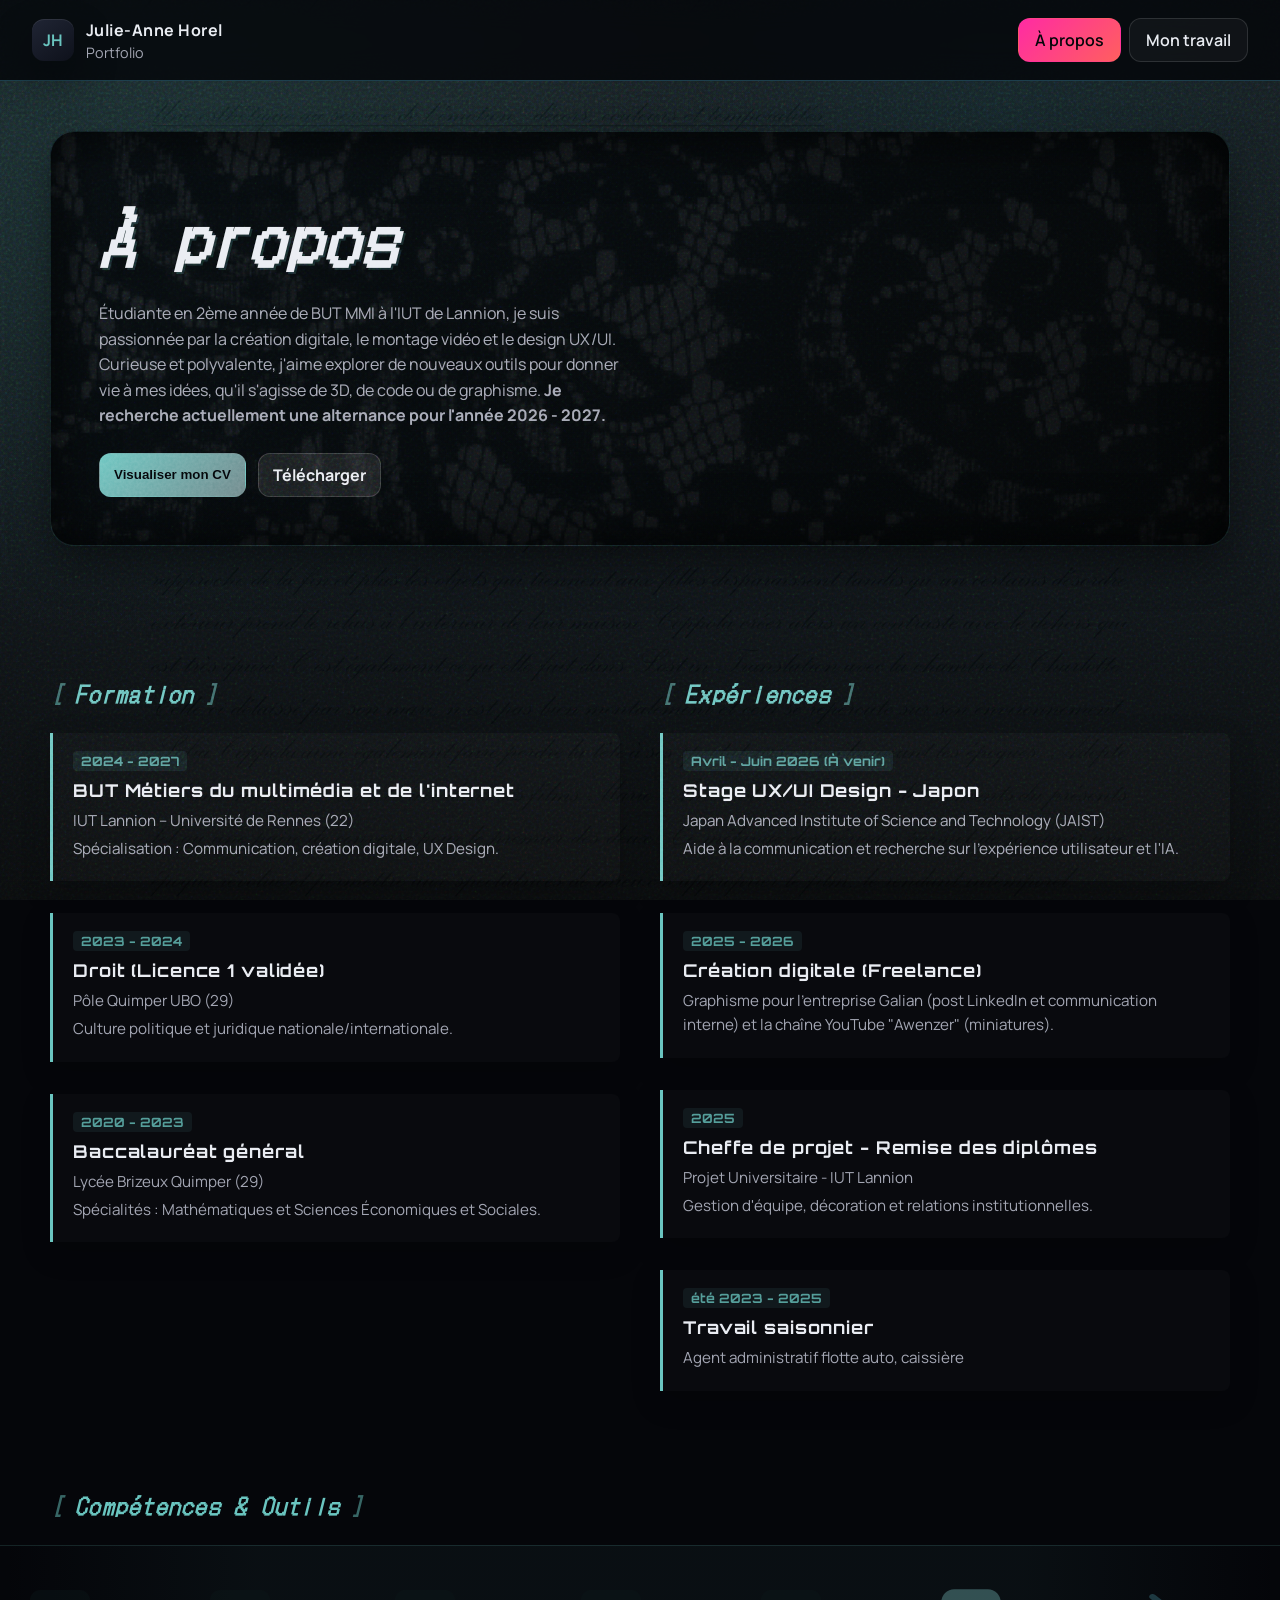
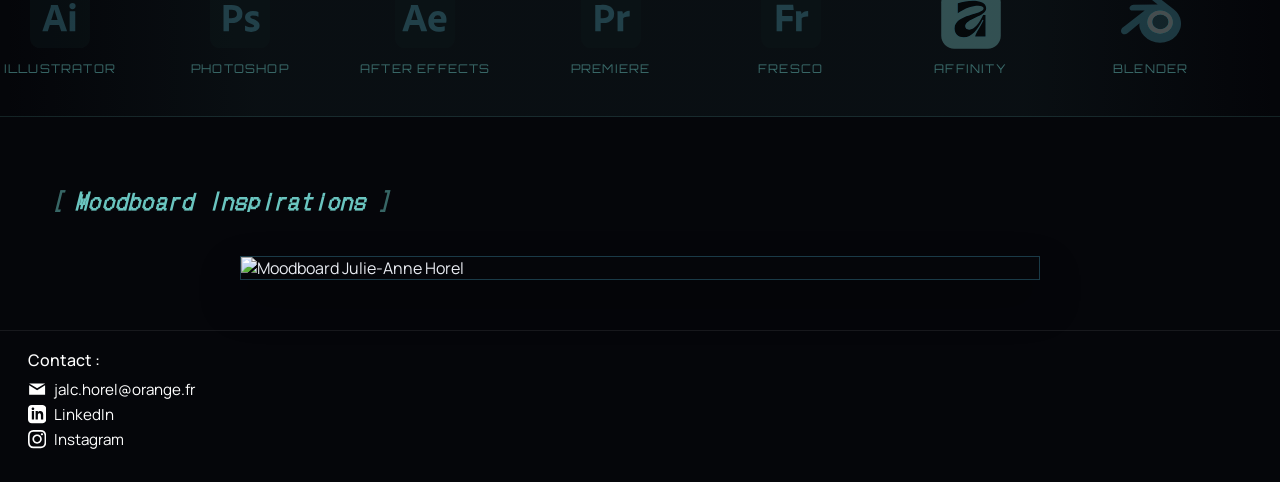
==== Apropos.html @ a595d8bb "réparer erreur" ====
<!DOCTYPE html>
<html lang="fr">

<head>
  <meta charset="UTF-8">
  <meta name="viewport" content="width=device-width, initial-scale=1.0">
  <title>À propos – Julie-Anne Horel</title>
  <link rel="preconnect" href="https://fonts.googleapis.com">
  <link rel="preconnect" href="https://fonts.gstatic.com" crossorigin>
  <link
    href="https://fonts.googleapis.com/css2?family=Orbitron:wght@400;600;700&family=DotGothic16&family=Manrope:wght@400;500;600;700&display=swap"
    rel="stylesheet">
  <link rel="stylesheet" href="style.css">
  <link rel="stylesheet" href="apropos.css">
</head>

<body>
  <div class="crt-overlay" aria-hidden="true"></div>
  <header class="hud">
    <a class="brand" href="index.html" aria-label="Accueil">
      <div class="brand__logo">JH</div>
      <div>
        <h1 class="brand__title" style="font-size: 1rem; margin:0;">Julie-Anne Horel</h1>
        <p class="brand__subtitle">Portfolio</p>
      </div>
    </a>
    <nav class="nav" aria-label="Navigation principale">
      <a class="nav__link nav__link--alert" href="Apropos.html">À propos</a>
      <a class="nav__link" href="travaux.html">Mon travail</a>
    </nav>
  </header>

  <main>
    <section class="hero">
      <div class="hero__meta">
        <h1>À propos</h1>
        <p class="lede">
          Étudiante en 2ème année de BUT MMI à l'IUT de Lannion, je suis passionnée par la création digitale, le montage
          vidéo et le design UX/UI.
          Curieuse et polyvalente, j'aime explorer de nouveaux outils pour donner vie à mes idées, qu'il s'agisse de 3D,
          de code ou de graphisme.
          <strong>Je recherche actuellement une alternance pour l'année 2026 - 2027.</strong>
        </p>
        <div style="margin-top: 24px; display: flex; gap: 12px;">
          <button class="btn solid" id="view-cv">Visualiser mon CV</button>
          <a href="img/cv.png" download class="btn ghost">Télécharger</a>
        </div>
      </div>
    </section>

    <div class="about-grid">
      <section>
        <h2 class="section-title">Formation</h2>
        <div class="info-item">
          <span class="date">2024 - 2027</span>
          <h3>BUT Métiers du multimédia et de l'internet</h3>
          <p>IUT Lannion – Université de Rennes (22)</p>
          <p>Spécialisation : Communication, création digitale, UX Design.</p>
        </div>
        <div class="info-item">
          <span class="date">2023 - 2024</span>
          <h3>Droit (Licence 1 validée)</h3>
          <p>Pôle Quimper UBO (29)</p>
          <p>Culture politique et juridique nationale/internationale.</p>
        </div>
        <div class="info-item">
          <span class="date">2020 - 2023</span>
          <h3>Baccalauréat général</h3>
          <p>Lycée Brizeux Quimper (29)</p>
          <p>Spécialités : Mathématiques et Sciences Économiques et Sociales.</p>
        </div>
      </section>

      <section>
        <h2 class="section-title">Expériences</h2>
        <div class="info-item">
          <span class="date">Avril - Juin 2026 (À venir)</span>
          <h3>Stage UX/UI Design - Japon</h3>
          <p>Japan Advanced Institute of Science and Technology (JAIST)</p>
          <p>Aide à la communication et recherche sur l'expérience utilisateur et l'IA.</p>
        </div>
        <div class="info-item">
          <span class="date">2025 - 2026</span>
          <h3>Création digitale (Freelance)</h3>
          <p>Graphisme pour l'entreprise Galian (post LinkedIn et communication interne) et la chaîne YouTube "Awenzer"
            (miniatures).</p>
        </div>
        <div class="info-item">
          <span class="date">2025</span>
          <h3>Cheffe de projet - Remise des diplômes</h3>
          <p>Projet Universitaire - IUT Lannion</p>
          <p>Gestion d'équipe, décoration et relations institutionnelles.</p>
        </div>
        <div class="info-item">
          <span class="date">été 2023 - 2025</span>
          <h3>Travail saisonnier</h3>
          <p>Agent administratif flotte auto, caissière</p>
        </div>
      </section>
    </div>

    <section>
      <h2 class="section-title">Compétences & Outils</h2>
      <div class="marquee-container">
        <div class="marquee-content">
          <div class="marquee-item">
            <svg xmlns="http://www.w3.org/2000/svg" viewBox="0 0 511.45 498.66">
              <defs>
                <style>
                  .a {
                    fill: #300;
                  }

                  .b {
                    fill: #ff9a00;
                  }
                </style>
              </defs>
              <title>adobe-illustrator</title>
              <rect class="a" width="511.45" height="498.66" rx="90.57" />
              <path class="b"
                d="M247.84,299.26H168.58l-16.12,50.09a4,4,0,0,1-4.12,3.09H108.2q-3.44,0-2.4-3.78L174.42,151q1-3.09,2.06-7a74.51,74.51,0,0,0,1.37-13.9,2.11,2.11,0,0,1,1.8-2.4,2,2,0,0,1,.6,0H234.8c1.6,0,2.51.57,2.75,1.71L315.43,349c.69,2.28,0,3.43-2.06,3.43h-44.6a3.17,3.17,0,0,1-3.43-2.4ZM180.94,256h54.2q-2.05-6.87-4.8-15.44t-5.83-18.36l-6.18-19.55q-3.09-9.78-5.66-18.88T208,167.17h-.34a276.76,276.76,0,0,1-7.21,27.44q-4.8,15.45-9.78,31.57T180.94,256Z" />
              <path class="b"
                d="M361.74,164.08a24.9,24.9,0,0,1-18.87-7.55,27.12,27.12,0,0,1-7.2-19.56,25.17,25.17,0,0,1,7.72-19,26.52,26.52,0,0,1,19-7.38q12.35,0,19.38,7.38a26.52,26.52,0,0,1,7,19,26.78,26.78,0,0,1-7.38,19.56A26.32,26.32,0,0,1,361.74,164.08ZM338.07,349V185c0-2.06.91-3.09,2.74-3.09H383c1.82,0,2.74,1,2.74,3.09V349c0,2.28-.91,3.43-2.74,3.43H341.16C339.1,352.44,338.07,351.29,338.07,349Z" />
            </svg>
            <span>Illustrator</span>
          </div>
          <div class="marquee-item">
            <svg xmlns="http://www.w3.org/2000/svg" viewBox="0 0 511.76 498.97">
              <defs>
                <style>
                  .a {
                    fill: #001e36;
                  }

                  .b {
                    fill: #31a8ff;
                  }
                </style>
              </defs>
              <title>adobe-photoshop</title>
              <rect class="a" width="511.76" height="498.97" rx="90.62" />
              <path class="b"
                d="M115.24,349.91V130.53c0-1.59.68-2.4,2.06-2.4,3.65,0,7,0,12-.17s10.47-.23,16.31-.34l18.54-.35q9.78-.17,19.39-.17,26.09,0,44,6.52a76.4,76.4,0,0,1,28.66,17.51,67.06,67.06,0,0,1,15.62,24.21A80.31,80.31,0,0,1,276.61,203q0,27.48-12.7,45.32a71.82,71.82,0,0,1-34.33,25.92c-14.42,5.38-30.45,7.2-48.07,7.2-5,0-8.58-.05-10.64-.17s-5.15-.17-9.27-.17v68.49a2.72,2.72,0,0,1-2.32,3.09,2.49,2.49,0,0,1-.77,0H117.64C116,352.65,115.24,351.74,115.24,349.91ZM161.6,169.33v71.55q4.46.35,8.24.34h11.33a80.56,80.56,0,0,0,24.55-3.92A37,37,0,0,0,223.23,226q6.69-7.89,6.69-22a34.74,34.74,0,0,0-5-18.88A32,32,0,0,0,210,172.93,63.68,63.68,0,0,0,185,168.64q-8.25,0-14.59.17t-8.76.52Z" />
              <path class="b"
                d="M409.35,227.87a80,80,0,0,0-20.43-7.21,108.28,108.28,0,0,0-23.86-2.75,44.38,44.38,0,0,0-12.87,1.55,11.55,11.55,0,0,0-6.7,4.29,10.79,10.79,0,0,0-1.71,5.84,9.08,9.08,0,0,0,2.06,5.49,23.25,23.25,0,0,0,7.21,5.66,141.8,141.8,0,0,0,15.1,7,150,150,0,0,1,32.79,15.62,50,50,0,0,1,16.82,17.68,47.17,47.17,0,0,1,5,22,49.41,49.41,0,0,1-8.24,28.33,54.23,54.23,0,0,1-23.86,19.05Q375,357.3,352,357.3a140.51,140.51,0,0,1-29-2.75,92.44,92.44,0,0,1-21.8-6.87,4.44,4.44,0,0,1-2.41-4.12V306.49a2,2,0,0,1,.86-1.89,1.66,1.66,0,0,1,1.89.17A91.62,91.62,0,0,0,328,315.24a108.66,108.66,0,0,0,25.07,3.26q12,0,17.68-3.09a9.7,9.7,0,0,0,5.66-8.92q0-4.47-5.15-8.59T350.3,288a126.06,126.06,0,0,1-30.38-15.45,52.42,52.42,0,0,1-16.14-18,47.35,47.35,0,0,1-5-21.8A49.21,49.21,0,0,1,306,206.93a52.37,52.37,0,0,1,22.32-19.57q15.1-7.55,37.76-7.55a167.13,167.13,0,0,1,26.44,1.88,69.58,69.58,0,0,1,18.4,5,3.13,3.13,0,0,1,2.06,1.89,9.31,9.31,0,0,1,.34,2.57v34.68a2.3,2.3,0,0,1-1,2.06A3.33,3.33,0,0,1,409.35,227.87Z" />
            </svg>
            <span>Photoshop</span>
          </div>
          <div class="marquee-item">
            <svg xmlns="http://www.w3.org/2000/svg" viewBox="0 0 512.47 499.66">
              <defs>
                <style>
                  .a {
                    fill: #00005b;
                  }

                  .b {
                    fill: #99f;
                  }
                </style>
              </defs>
              <title>adobe-after-effects</title>
              <rect class="a" width="512.47" height="499.66" rx="90.75" />
              <path class="b"
                d="M205.88,298.94H126.46L110.3,349.23a4,4,0,0,1-4.12,3.1H66c-2.29,0-3.09-1.27-2.4-3.79l68.76-197.2c.68-2.06,1.37-4.08,2.06-6.71a73.17,73.17,0,0,0,1.37-13.93,2.13,2.13,0,0,1,1.81-2.4,2,2,0,0,1,.6,0h54.66c1.6,0,2.52.57,2.75,1.72l78,218.87q1,3.44-2.06,3.44H226.85a3.19,3.19,0,0,1-3.44-2.41Zm-67-42.4h54.32q-2.07-6.87-4.82-15.47t-5.84-18.39l-6.19-19.6q-3.09-9.79-5.67-18.91T166,167.5h-.35a274.49,274.49,0,0,1-7.22,27.5q-4.81,15.48-9.8,31.63T138.84,256.54Z" />
              <path class="b"
                d="M400.12,279.37H332.39a48.27,48.27,0,0,0,6.53,18.94,35.4,35.4,0,0,0,15.64,12.89,65.36,65.36,0,0,0,27.34,5.36,123.33,123.33,0,0,0,22.17-2.44,81.58,81.58,0,0,0,19.06-5q1.72-1.36,1.72,1.72v32.66a4.15,4.15,0,0,1-2.06,4.13,87.51,87.51,0,0,1-21.3,6.34,150.47,150.47,0,0,1-30.25,2.58q-24.42,0-40.91-7.56a73,73,0,0,1-26.82-20.28,79.6,79.6,0,0,1-14.78-28,110.41,110.41,0,0,1-4.47-31.12,108.47,108.47,0,0,1,5.33-33.86,88.5,88.5,0,0,1,16-29.22,76.76,76.76,0,0,1,25.79-20.28c10.08-4.93,22-6.7,35.75-6.7a77.73,77.73,0,0,1,33.18,6.54,58.37,58.37,0,0,1,22.51,17,78,78,0,0,1,12.72,24.24,86.45,86.45,0,0,1,4.13,26.13q0,7.56-.52,13.75c-.34,4.12-.63,7.1-.85,8.94a3.13,3.13,0,0,1-3.1,2.75q-2.06,0-7.05.51c-3.32.35-7.45.57-12.37.69S405.62,279.37,400.12,279.37Zm-67.73-31.32h45q8.25,0,12.2-.17a12.13,12.13,0,0,0,5-1.65v-2.07a27.6,27.6,0,0,0-1.38-7.9,28.08,28.08,0,0,0-27.85-19.6A29.88,29.88,0,0,0,337,232.82,49.88,49.88,0,0,0,332.39,248.05Z" />
            </svg>
            <span>After Effects</span>
          </div>
          <div class="marquee-item">
            <svg xmlns="http://www.w3.org/2000/svg" viewBox="0 0 512.84 500.01">
              <defs>
                <style>
                  .a {
                    fill: #00005b;
                  }

                  .b {
                    fill: #99f;
                  }
                </style>
              </defs>
              <title>adobe-premiere-pro</title>
              <path class="a"
                d="M90.81,0H422a90.74,90.74,0,0,1,90.82,90.81V409.2A90.73,90.73,0,0,1,422,500H90.81A90.73,90.73,0,0,1,0,409.2V90.81A90.74,90.74,0,0,1,90.81,0Z" />
              <path class="b"
                d="M121.8,350.65V130.77c0-1.49.64-2.35,2.14-2.35,3.63,0,7.05,0,12-.21,5.13-.21,10.47-.21,16.24-.43s12-.21,18.59-.43,13-.21,19.45-.21c17.52,0,32,2.14,44,6.62a76.35,76.35,0,0,1,28.64,17.53,67.94,67.94,0,0,1,15.6,24.36,81.86,81.86,0,0,1,4.91,27.77q0,27.57-12.82,45.52A73.2,73.2,0,0,1,236.12,275c-14.53,5.34-30.56,7.26-48.08,7.26-5.13,0-8.55,0-10.68-.21s-5.13-.21-9.19-.21v68.59a2.66,2.66,0,0,1-2.35,3H124.36C122.65,353.43,121.8,352.57,121.8,350.65Zm46.58-181v71.8c3,.21,5.77.43,8.33.43H188A79.61,79.61,0,0,0,212.61,238a36.71,36.71,0,0,0,17.52-11.32c4.49-5.35,6.63-12.61,6.63-22a35.19,35.19,0,0,0-4.92-19,31,31,0,0,0-15-12.18,62.55,62.55,0,0,0-25.22-4.27c-5.55,0-10.47,0-14.53.21a49.8,49.8,0,0,0-8.76.21Z" />
              <path class="b"
                d="M313.26,182.06h37.39a4.8,4.8,0,0,1,4.49,3.42,21.39,21.39,0,0,1,1.28,5.34c.43,2.13.86,4.48,1.07,6.62.21,2.35.43,4.92.43,7.69a79.63,79.63,0,0,1,22.86-18.37,66.17,66.17,0,0,1,32.48-8.34,2.66,2.66,0,0,1,3,2.35V223.3c0,1.71-1.07,2.35-3.42,2.35a92.62,92.62,0,0,0-23.08,2.13,88.75,88.75,0,0,0-17.94,5.77,33.3,33.3,0,0,0-10.9,7.91v109c0,2.13-.86,3-2.78,3H316a3,3,0,0,1-3.41-2.57V231.63c0-5.13,0-10.47-.22-16s-.21-11.11-.43-16.66c0-4.92-.42-9.62-.85-14.53a2,2,0,0,1,1.5-2.35c0-.22.42-.22.64,0Z" />
            </svg> <span>Premiere</span>
          </div>
          <div class="marquee-item">
            <svg xmlns="http://www.w3.org/2000/svg" viewBox="0 0 511.45 498.66">
              <defs>
                <style>
                  .a {
                    fill: #001e36;
                  }

                  .b {
                    fill: #31a8ff;
                  }
                </style>
              </defs>
              <title>adobe-fresco</title>
              <rect class="a" width="511.45" height="498.66" rx="90.57" />
              <path class="b"
                d="M180.42,265.63v84.06a2.43,2.43,0,0,1-2.06,2.75,2.66,2.66,0,0,1-.69,0h-42.2a2.21,2.21,0,0,1-1.88-.69,4.11,4.11,0,0,1-.52-2.4V130.11q0-4.8,2.4-4.8H271.34a4.11,4.11,0,0,1,2.4.51c.46.35.8,1.89,1,4.63l3.77,37.4a1.75,1.75,0,0,1-.51,1.89,3,3,0,0,1-2.23.86H180.42v52.15h85.77q3.09,0,3.09,2.4v37.74a2.42,2.42,0,0,1-2.06,2.74,2,2,0,0,1-.69,0Z" />
              <path class="b"
                d="M299.47,181.92h37.4a4.67,4.67,0,0,1,4.46,3.43,16.41,16.41,0,0,1,1.72,4.8,56,56,0,0,1,1,6.69c.22,2.4.34,5,.34,7.72a80,80,0,0,1,22.81-18.35A64.13,64.13,0,0,1,399,178.49a2.72,2.72,0,0,1,3.09,2.31,2.55,2.55,0,0,1,0,.78v41.51c0,1.6-1.15,2.4-3.43,2.4a86.71,86.71,0,0,0-40.32,7.21,36.31,36.31,0,0,0-11.49,7.89V349.35c0,2.06-.91,3.09-2.74,3.09H302.56a3,3,0,0,1-3.43-2.57,3.1,3.1,0,0,1,0-.86V231q0-7.54-.17-15.95t-.52-16.64a108.62,108.62,0,0,0-1.37-14.07,2,2,0,0,1,1.42-2.4,1.81,1.81,0,0,1,1,0Z" />
            </svg>
            <span>Fresco</span>
          </div>
          <div class="marquee-item">
            <svg viewBox="0 0 512 512" xmlns="http://www.w3.org/2000/svg" fill-rule="evenodd" clip-rule="evenodd"
              stroke-linejoin="round" stroke-miterlimit="2">
              <path
                d="M510 113.76v284.48C510 459.922 459.921 510 398.24 510H113.76C52.078 510 2 459.922 2 398.24V113.76C2 52.079 52.078 2 113.76 2h284.48C459.921 2 510 52.079 510 113.76z"
                fill="#a7f175" />
              <path
                d="M240.452 347.541c-20.696 0-33.871-12.624-33.871-28.663 0-68.57 179.287-82.28 179.287-155.108 0-44.426-51.168-63.569-116.478-63.569-39.735 0-84.66 7.399-126.377 20.626v86.867c61.481-45.029 129.792-64.309 173.803-64.309 27.662 0 46.443 7.76 46.443 21.678 0 57.308-247.287 48.219-247.287 172.061 0 47.478 32.456 74.675 78.123 74.675 69.07 0 121.307-67.5 160.386-149.78l7.916 2.845c-20.592 50.289-63.171 105.424-71.484 140.864h88.92V222.371H359.31c-29.819 65.138-73.502 125.17-118.86 125.17h.002z"
                fill-rule="nonzero" />
            </svg>
            <span>Affinity</span>
          </div>
          <div class="marquee-item">
            <svg id="Layer_1" data-name="Layer 1" xmlns="http://www.w3.org/2000/svg" viewBox="0 0 499.77 405.98">
              <defs>
                <style>
                  .cls-1 {
                    fill: #fff;
                  }

                  .cls-2 {
                    fill: #265787;
                  }

                  .cls-3 {
                    fill: #ea7600;
                  }
                </style>
              </defs>
              <title>blender</title>
              <path class="cls-1"
                d="M196.49,225.35c1.82-32.49,17.73-61.11,41.73-81.4,23.54-19.92,55.22-32.1,89.78-32.1S394.21,124,417.77,144c24,20.29,39.89,48.91,41.73,81.37,1.82,33.38-11.6,64.39-35.14,87.37-24,23.38-58.13,38.06-96.36,38.06s-72.43-14.68-96.41-38.06C208,289.71,194.66,258.7,196.49,225.35Z" />
              <path class="cls-2"
                d="M260.53,228.27c.93-16.67,9.1-31.36,21.41-41.77a72.65,72.65,0,0,1,92.13,0c12.3,10.41,20.47,25.1,21.41,41.75.93,17.13-6,33-18,44.83-12.31,12-29.83,19.53-49.44,19.53s-37.16-7.53-49.47-19.53C266.45,261.29,259.59,245.38,260.53,228.27Z" />
              <path class="cls-3"
                d="M153.08,262c.11,6.52,2.19,19.2,5.31,29.1a153.58,153.58,0,0,0,33.16,57.42,171.34,171.34,0,0,0,58,41.67A189.71,189.71,0,0,0,402,389.88,172.65,172.65,0,0,0,460,348a154.79,154.79,0,0,0,33.15-57.53,145.39,145.39,0,0,0,6.24-32.11,146.87,146.87,0,0,0-1-31.9,148.49,148.49,0,0,0-21.15-57.87,161.49,161.49,0,0,0-38.58-42.53l0,0L282.5,6.2c-.14-.11-.26-.22-.41-.32-10.24-7.86-27.47-7.83-38.73,0s-12.69,21.14-2.56,29.46l0,0,65.11,53-198.46.21h-.27C90.74,88.61,75,99.37,71.85,113c-3.21,13.86,7.93,25.36,25,25.42l0,.06,100.6-.19L17.9,276l-.69.51C.28,289.52-5.2,311.08,5.47,324.73c10.82,13.87,33.84,13.9,51,.08l98-80.18A152.15,152.15,0,0,0,153.08,262ZM404.82,298.2c-20.18,20.56-48.44,32.22-79,32.28s-58.89-11.5-79.07-32a93.92,93.92,0,0,1-21.58-33.78,87.69,87.69,0,0,1-5-37.74A89.11,89.11,0,0,1,231,191.39a98,98,0,0,1,24-28.55c19.62-16,44.6-24.65,70.73-24.68s51.12,8.54,70.76,24.48a97.5,97.5,0,0,1,24,28.46,89.19,89.19,0,0,1,10.86,35.52,87.81,87.81,0,0,1-5,37.72A94.33,94.33,0,0,1,404.82,298.2Z" />
            </svg>
            <span>Blender</span>
          </div>
          <div class="marquee-item">
            <svg xmlns="http://www.w3.org/2000/svg" shape-rendering="geometricPrecision"
              text-rendering="geometricPrecision" image-rendering="optimizeQuality" fill-rule="evenodd"
              clip-rule="evenodd" viewBox="0 0 346 512.36">
              <g fill-rule="nonzero">
                <path fill="#00B6FF"
                  d="M172.53 246.9c0-42.04 34.09-76.11 76.12-76.11h11.01c.3.01.63-.01.94-.01 47.16 0 85.4 38.25 85.4 85.4 0 47.15-38.24 85.39-85.4 85.39-.31 0-.64-.01-.95-.01l-11 .01c-42.03 0-76.12-34.09-76.12-76.12V246.9z" />
                <path fill="#24CB71"
                  d="M0 426.98c0-47.16 38.24-85.41 85.4-85.41l87.13.01v84.52c0 47.65-39.06 86.26-86.71 86.26C38.67 512.36 0 474.13 0 426.98z" />
                <path fill="#FF7237"
                  d="M172.53.01v170.78h87.13c.3-.01.63.01.94.01 47.16 0 85.4-38.25 85.4-85.4C346 38.24 307.76 0 260.6 0c-.31 0-.64.01-.95.01h-87.12z" />
                <path fill="#FF3737"
                  d="M0 85.39c0 47.16 38.24 85.4 85.4 85.4h87.13V.01H85.39C38.24.01 0 38.24 0 85.39z" />
                <path fill="#874FFF"
                  d="M0 256.18c0 47.16 38.24 85.4 85.4 85.4h87.13V170.8H85.39C38.24 170.8 0 209.03 0 256.18z" />
              </g>
            </svg>
            <span>Figma</span>
          </div>
          <div class="marquee-item">
            <?xml version="1.0" encoding="utf-8"?><svg version="1.1" id="Layer_1" xmlns="http://www.w3.org/2000/svg"
              xmlns:xlink="http://www.w3.org/1999/xlink" x="0px" y="0px" viewBox="0 0 108.35 122.88"
              style="enable-background:new 0 0 108.35 122.88" xml:space="preserve">
              <style type="text/css">
                .st0 {
                  fill-rule: evenodd;
                  clip-rule: evenodd;
                  fill: #E44D26;
                }

                .st1 {
                  fill-rule: evenodd;
                  clip-rule: evenodd;
                  fill: #F16529;
                }

                .st2 {
                  fill-rule: evenodd;
                  clip-rule: evenodd;
                  fill: #EBEBEB;
                }

                .st3 {
                  fill-rule: evenodd;
                  clip-rule: evenodd;
                  fill: #FFFFFF;
                }
              </style>
              <g>
                <polygon class="st0" points="108.35,0 98.48,110.58 54.11,122.88 9.86,110.6 0,0 108.35,0" />
                <polygon class="st1" points="54.17,113.48 90.03,103.54 98.46,9.04 54.17,9.04 54.17,113.48" />
                <path class="st2"
                  d="M34.99,36.17h19.19V22.61H20.16l0.32,3.64l3.33,37.38h30.35V50.06H36.23L34.99,36.17L34.99,36.17L34.99,36.17z M38.04,70.41H24.43l1.9,21.3l27.79,7.71l0.06-0.02V85.29l-0.06,0.02l-15.11-4.08L38.04,70.41L38.04,70.41L38.04,70.41z" />
                <path class="st3"
                  d="M54.13,63.63h16.7l-1.57,17.59L54.13,85.3v14.11l27.81-7.71l0.2-2.29l3.19-35.71l0.33-3.64H54.13V63.63 L54.13,63.63z M54.13,36.14v0.03h32.76l0.27-3.05l0.62-6.88l0.32-3.64H54.13V36.14L54.13,36.14L54.13,36.14z" />
              </g>
            </svg>
            <span>HTML5</span>
          </div>
          <div class="marquee-item">
            <svg xmlns="http://www.w3.org/2000/svg" viewBox="0 0 296297 333333"
              xmlns:xlink="http://www.w3.org/1999/xlink" shape-rendering="geometricPrecision"
              text-rendering="geometricPrecision" image-rendering="optimizeQuality" fill-rule="evenodd"
              clip-rule="evenodd">
              <defs>
                <linearGradient id="id4" gradientUnits="userSpaceOnUse" x1="54128.7" y1="79355.5" x2="240318"
                  y2="79355.5">
                  <stop offset="0" stop-color="#e8e7e5" />
                  <stop offset="1" stop-color="#fff" />
                </linearGradient>
                <linearGradient id="id5" gradientUnits="userSpaceOnUse" x1="62019.3" y1="202868" x2="233515"
                  y2="202868">
                  <stop offset="0" stop-color="#e8e7e5" />
                  <stop offset="1" stop-color="#fff" />
                </linearGradient>
                <linearGradient id="id6" gradientUnits="userSpaceOnUse" x1="104963" y1="99616.9" x2="104963"
                  y2="171021">
                  <stop offset="0" stop-color="#d1d3d4" />
                  <stop offset=".388" stop-color="#d1d3d4" />
                  <stop offset="1" stop-color="#d1d3d4" />
                </linearGradient>
                <linearGradient id="id7" gradientUnits="userSpaceOnUse" xlink:href="#id6" x1="194179" y1="61185.8"
                  x2="194179" y2="135407" />
                <mask id="id0">
                  <linearGradient id="id1" gradientUnits="userSpaceOnUse" x1="104963" y1="99616.9" x2="104963"
                    y2="171021">
                    <stop offset="0" stop-opacity="0" stop-color="#fff" />
                    <stop offset=".388" stop-color="#fff" />
                    <stop offset="1" stop-opacity=".831" stop-color="#fff" />
                  </linearGradient>
                  <path fill="url(#id1)" d="M61737 99467h86453v71704H61737z" />
                </mask>
                <mask id="id2">
                  <linearGradient id="id3" gradientUnits="userSpaceOnUse" x1="194179" y1="61185.8" x2="194179"
                    y2="135407">
                    <stop offset="0" stop-opacity="0" stop-color="#fff" />
                    <stop offset=".388" stop-color="#fff" />
                    <stop offset="1" stop-opacity=".831" stop-color="#fff" />
                  </linearGradient>
                  <path fill="url(#id3)" d="M147890 61036h92578v74521h-92578z" />
                </mask>
                <style>
                  .fil6 {
                    fill: #000;
                    fill-opacity: .05098
                  }
                </style>
              </defs>
              <g id="Layer_x0020_1">
                <g id="_513085304">
                  <path fill="#2062af" d="M268517 300922l-120369 32411-120371-32411L0 0h296297z" />
                  <path fill="#3c9cd7" d="M148146 24374v283109l273 74 97409-26229 22485-256954z" />
                  <path fill="#fff"
                    d="M148040 99617l-86153 35880 2857 35524 83296-35614 88604-37883 3674-36339-92278 38432z" />
                  <path mask="url(#id0)" fill="url(#id6)" d="M61887 135497l2857 35524 83295-35614V99617z" />
                  <path mask="url(#id2)" fill="url(#id7)" d="M240318 61186l-92278 38431v35790l88604-37883z" />
                  <path fill="url(#id5)"
                    d="M62019 135497l2858 35524 127806 407-2859 47365-42055 11840-40428-10208-2450-29399H67327l4900 56756 75950 22457 75538-22050 9800-112692z" />
                  <path class="fil6"
                    d="M148040 135497H61888l2857 35524 83295 266v-35790zm0 95022l-408 114-40422-10208-2450-29399H67197l4899 56756 75944 22457v-39720z" />
                  <path fill="url(#id4)" d="M54129 61186h186189l-3674 36339H58620l-4491-36339z" />
                  <path class="fil6" d="M148040 61186H54129l4491 36339h89420z" />
                </g>
              </g>
            </svg>
            <span>CSS3</span>
          </div>
          <div class="marquee-item">
            <?xml version="1.0" encoding="utf-8"?><svg version="1.1" id="Layer_1" xmlns="http://www.w3.org/2000/svg"
              xmlns:xlink="http://www.w3.org/1999/xlink" x="0px" y="0px" viewBox="0 0 122.88 122.88"
              style="enable-background:new 0 0 122.88 122.88" xml:space="preserve">
              <style type="text/css">
                .st0 {
                  fill-rule: evenodd;
                  clip-rule: evenodd;
                  fill: #F7DF1E;
                }

                .st1 {
                  fill-rule: evenodd;
                  clip-rule: evenodd;
                }
              </style>
              <g>
                <polygon class="st0" points="0,0 122.88,0 122.88,122.88 0,122.88 0,0" />
                <path class="st1"
                  d="M32.31,102.69l9.4-5.69c1.81,3.22,3.46,5.94,7.42,5.94c3.79,0,6.19-1.48,6.19-7.26V56.41h11.55v39.43 c0,11.96-7.01,17.4-17.24,17.4C40.39,113.24,35.03,108.46,32.31,102.69L32.31,102.69L32.31,102.69z M73.14,101.45l9.4-5.44 c2.48,4.04,5.69,7.01,11.38,7.01c4.78,0,7.84-2.39,7.84-5.69c0-3.96-3.13-5.36-8.41-7.67l-2.89-1.24c-8.33-3.55-13.86-8-13.86-17.4 c0-8.66,6.6-15.26,16.91-15.26c7.34,0,12.62,2.56,16.41,9.24l-8.99,5.77c-1.98-3.55-4.12-4.95-7.42-4.95 c-3.38,0-5.53,2.14-5.53,4.95c0,3.46,2.14,4.87,7.09,7.01l2.89,1.24c9.82,4.21,15.34,8.5,15.34,18.15 c0,10.39-8.17,16.08-19.14,16.08C83.45,113.25,76.52,108.13,73.14,101.45L73.14,101.45L73.14,101.45z M73.14,101.45L73.14,101.45 L73.14,101.45L73.14,101.45z" />
              </g>
            </svg>
            <span>JavaScript</span>
          </div>
          <!-- Duplication pour défilement infini -->
          <div class="marquee-item">
            <svg xmlns="http://www.w3.org/2000/svg" viewBox="0 0 511.45 498.66">
              <defs>
                <style>
                  .a {
                    fill: #300;
                  }

                  .b {
                    fill: #ff9a00;
                  }
                </style>
              </defs>
              <title>adobe-illustrator</title>
              <rect class="a" width="511.45" height="498.66" rx="90.57" />
              <path class="b"
                d="M247.84,299.26H168.58l-16.12,50.09a4,4,0,0,1-4.12,3.09H108.2q-3.44,0-2.4-3.78L174.42,151q1-3.09,2.06-7a74.51,74.51,0,0,0,1.37-13.9,2.11,2.11,0,0,1,1.8-2.4,2,2,0,0,1,.6,0H234.8c1.6,0,2.51.57,2.75,1.71L315.43,349c.69,2.28,0,3.43-2.06,3.43h-44.6a3.17,3.17,0,0,1-3.43-2.4ZM180.94,256h54.2q-2.05-6.87-4.8-15.44t-5.83-18.36l-6.18-19.55q-3.09-9.78-5.66-18.88T208,167.17h-.34a276.76,276.76,0,0,1-7.21,27.44q-4.8,15.45-9.78,31.57T180.94,256Z" />
              <path class="b"
                d="M361.74,164.08a24.9,24.9,0,0,1-18.87-7.55,27.12,27.12,0,0,1-7.2-19.56,25.17,25.17,0,0,1,7.72-19,26.52,26.52,0,0,1,19-7.38q12.35,0,19.38,7.38a26.52,26.52,0,0,1,7,19,26.78,26.78,0,0,1-7.38,19.56A26.32,26.32,0,0,1,361.74,164.08ZM338.07,349V185c0-2.06.91-3.09,2.74-3.09H383c1.82,0,2.74,1,2.74,3.09V349c0,2.28-.91,3.43-2.74,3.43H341.16C339.1,352.44,338.07,351.29,338.07,349Z" />
            </svg>
            <span>Illustrator</span>
          </div>
          <div class="marquee-item">
            <svg xmlns="http://www.w3.org/2000/svg" viewBox="0 0 511.76 498.97">
              <defs>
                <style>
                  .a {
                    fill: #001e36;
                  }

                  .b {
                    fill: #31a8ff;
                  }
                </style>
              </defs>
              <title>adobe-photoshop</title>
              <rect class="a" width="511.76" height="498.97" rx="90.62" />
              <path class="b"
                d="M115.24,349.91V130.53c0-1.59.68-2.4,2.06-2.4,3.65,0,7,0,12-.17s10.47-.23,16.31-.34l18.54-.35q9.78-.17,19.39-.17,26.09,0,44,6.52a76.4,76.4,0,0,1,28.66,17.51,67.06,67.06,0,0,1,15.62,24.21A80.31,80.31,0,0,1,276.61,203q0,27.48-12.7,45.32a71.82,71.82,0,0,1-34.33,25.92c-14.42,5.38-30.45,7.2-48.07,7.2-5,0-8.58-.05-10.64-.17s-5.15-.17-9.27-.17v68.49a2.72,2.72,0,0,1-2.32,3.09,2.49,2.49,0,0,1-.77,0H117.64C116,352.65,115.24,351.74,115.24,349.91ZM161.6,169.33v71.55q4.46.35,8.24.34h11.33a80.56,80.56,0,0,0,24.55-3.92A37,37,0,0,0,223.23,226q6.69-7.89,6.69-22a34.74,34.74,0,0,0-5-18.88A32,32,0,0,0,210,172.93,63.68,63.68,0,0,0,185,168.64q-8.25,0-14.59.17t-8.76.52Z" />
              <path class="b"
                d="M409.35,227.87a80,80,0,0,0-20.43-7.21,108.28,108.28,0,0,0-23.86-2.75,44.38,44.38,0,0,0-12.87,1.55,11.55,11.55,0,0,0-6.7,4.29,10.79,10.79,0,0,0-1.71,5.84,9.08,9.08,0,0,0,2.06,5.49,23.25,23.25,0,0,0,7.21,5.66,141.8,141.8,0,0,0,15.1,7,150,150,0,0,1,32.79,15.62,50,50,0,0,1,16.82,17.68,47.17,47.17,0,0,1,5,22,49.41,49.41,0,0,1-8.24,28.33,54.23,54.23,0,0,1-23.86,19.05Q375,357.3,352,357.3a140.51,140.51,0,0,1-29-2.75,92.44,92.44,0,0,1-21.8-6.87,4.44,4.44,0,0,1-2.41-4.12V306.49a2,2,0,0,1,.86-1.89,1.66,1.66,0,0,1,1.89.17A91.62,91.62,0,0,0,328,315.24a108.66,108.66,0,0,0,25.07,3.26q12,0,17.68-3.09a9.7,9.7,0,0,0,5.66-8.92q0-4.47-5.15-8.59T350.3,288a126.06,126.06,0,0,1-30.38-15.45,52.42,52.42,0,0,1-16.14-18,47.35,47.35,0,0,1-5-21.8A49.21,49.21,0,0,1,306,206.93a52.37,52.37,0,0,1,22.32-19.57q15.1-7.55,37.76-7.55a167.13,167.13,0,0,1,26.44,1.88,69.58,69.58,0,0,1,18.4,5,3.13,3.13,0,0,1,2.06,1.89,9.31,9.31,0,0,1,.34,2.57v34.68a2.3,2.3,0,0,1-1,2.06A3.33,3.33,0,0,1,409.35,227.87Z" />
            </svg>
            <span>Photoshop</span>
          </div>
          <div class="marquee-item">
            <svg xmlns="http://www.w3.org/2000/svg" viewBox="0 0 512.47 499.66">
              <defs>
                <style>
                  .a {
                    fill: #00005b;
                  }

                  .b {
                    fill: #99f;
                  }
                </style>
              </defs>
              <title>adobe-after-effects</title>
              <rect class="a" width="512.47" height="499.66" rx="90.75" />
              <path class="b"
                d="M205.88,298.94H126.46L110.3,349.23a4,4,0,0,1-4.12,3.1H66c-2.29,0-3.09-1.27-2.4-3.79l68.76-197.2c.68-2.06,1.37-4.08,2.06-6.71a73.17,73.17,0,0,0,1.37-13.93,2.13,2.13,0,0,1,1.81-2.4,2,2,0,0,1,.6,0h54.66c1.6,0,2.52.57,2.75,1.72l78,218.87q1,3.44-2.06,3.44H226.85a3.19,3.19,0,0,1-3.44-2.41Zm-67-42.4h54.32q-2.07-6.87-4.82-15.47t-5.84-18.39l-6.19-19.6q-3.09-9.79-5.67-18.91T166,167.5h-.35a274.49,274.49,0,0,1-7.22,27.5q-4.81,15.48-9.8,31.63T138.84,256.54Z" />
              <path class="b"
                d="M400.12,279.37H332.39a48.27,48.27,0,0,0,6.53,18.94,35.4,35.4,0,0,0,15.64,12.89,65.36,65.36,0,0,0,27.34,5.36,123.33,123.33,0,0,0,22.17-2.44,81.58,81.58,0,0,0,19.06-5q1.72-1.36,1.72,1.72v32.66a4.15,4.15,0,0,1-2.06,4.13,87.51,87.51,0,0,1-21.3,6.34,150.47,150.47,0,0,1-30.25,2.58q-24.42,0-40.91-7.56a73,73,0,0,1-26.82-20.28,79.6,79.6,0,0,1-14.78-28,110.41,110.41,0,0,1-4.47-31.12,108.47,108.47,0,0,1,5.33-33.86,88.5,88.5,0,0,1,16-29.22,76.76,76.76,0,0,1,25.79-20.28c10.08-4.93,22-6.7,35.75-6.7a77.73,77.73,0,0,1,33.18,6.54,58.37,58.37,0,0,1,22.51,17,78,78,0,0,1,12.72,24.24,86.45,86.45,0,0,1,4.13,26.13q0,7.56-.52,13.75c-.34,4.12-.63,7.1-.85,8.94a3.13,3.13,0,0,1-3.1,2.75q-2.06,0-7.05.51c-3.32.35-7.45.57-12.37.69S405.62,279.37,400.12,279.37Zm-67.73-31.32h45q8.25,0,12.2-.17a12.13,12.13,0,0,0,5-1.65v-2.07a27.6,27.6,0,0,0-1.38-7.9,28.08,28.08,0,0,0-27.85-19.6A29.88,29.88,0,0,0,337,232.82,49.88,49.88,0,0,0,332.39,248.05Z" />
            </svg>
            <span>After Effects</span>
          </div>
          <div class="marquee-item">
            <svg xmlns="http://www.w3.org/2000/svg" viewBox="0 0 512.84 500.01">
              <defs>
                <style>
                  .a {
                    fill: #00005b;
                  }

                  .b {
                    fill: #99f;
                  }
                </style>
              </defs>
              <title>adobe-premiere-pro</title>
              <path class="a"
                d="M90.81,0H422a90.74,90.74,0,0,1,90.82,90.81V409.2A90.73,90.73,0,0,1,422,500H90.81A90.73,90.73,0,0,1,0,409.2V90.81A90.74,90.74,0,0,1,90.81,0Z" />
              <path class="b"
                d="M121.8,350.65V130.77c0-1.49.64-2.35,2.14-2.35,3.63,0,7.05,0,12-.21,5.13-.21,10.47-.21,16.24-.43s12-.21,18.59-.43,13-.21,19.45-.21c17.52,0,32,2.14,44,6.62a76.35,76.35,0,0,1,28.64,17.53,67.94,67.94,0,0,1,15.6,24.36,81.86,81.86,0,0,1,4.91,27.77q0,27.57-12.82,45.52A73.2,73.2,0,0,1,236.12,275c-14.53,5.34-30.56,7.26-48.08,7.26-5.13,0-8.55,0-10.68-.21s-5.13-.21-9.19-.21v68.59a2.66,2.66,0,0,1-2.35,3H124.36C122.65,353.43,121.8,352.57,121.8,350.65Zm46.58-181v71.8c3,.21,5.77.43,8.33.43H188A79.61,79.61,0,0,0,212.61,238a36.71,36.71,0,0,0,17.52-11.32c4.49-5.35,6.63-12.61,6.63-22a35.19,35.19,0,0,0-4.92-19,31,31,0,0,0-15-12.18,62.55,62.55,0,0,0-25.22-4.27c-5.55,0-10.47,0-14.53.21a49.8,49.8,0,0,0-8.76.21Z" />
              <path class="b"
                d="M313.26,182.06h37.39a4.8,4.8,0,0,1,4.49,3.42,21.39,21.39,0,0,1,1.28,5.34c.43,2.13.86,4.48,1.07,6.62.21,2.35.43,4.92.43,7.69a79.63,79.63,0,0,1,22.86-18.37,66.17,66.17,0,0,1,32.48-8.34,2.66,2.66,0,0,1,3,2.35V223.3c0,1.71-1.07,2.35-3.42,2.35a92.62,92.62,0,0,0-23.08,2.13,88.75,88.75,0,0,0-17.94,5.77,33.3,33.3,0,0,0-10.9,7.91v109c0,2.13-.86,3-2.78,3H316a3,3,0,0,1-3.41-2.57V231.63c0-5.13,0-10.47-.22-16s-.21-11.11-.43-16.66c0-4.92-.42-9.62-.85-14.53a2,2,0,0,1,1.5-2.35c0-.22.42-.22.64,0Z" />
            </svg> <span>Premiere</span>
          </div>
          <div class="marquee-item">
            <svg xmlns="http://www.w3.org/2000/svg" viewBox="0 0 511.45 498.66">
              <defs>
                <style>
                  .a {
                    fill: #001e36;
                  }

                  .b {
                    fill: #31a8ff;
                  }
                </style>
              </defs>
              <title>adobe-fresco</title>
              <rect class="a" width="511.45" height="498.66" rx="90.57" />
              <path class="b"
                d="M180.42,265.63v84.06a2.43,2.43,0,0,1-2.06,2.75,2.66,2.66,0,0,1-.69,0h-42.2a2.21,2.21,0,0,1-1.88-.69,4.11,4.11,0,0,1-.52-2.4V130.11q0-4.8,2.4-4.8H271.34a4.11,4.11,0,0,1,2.4.51c.46.35.8,1.89,1,4.63l3.77,37.4a1.75,1.75,0,0,1-.51,1.89,3,3,0,0,1-2.23.86H180.42v52.15h85.77q3.09,0,3.09,2.4v37.74a2.42,2.42,0,0,1-2.06,2.74,2,2,0,0,1-.69,0Z" />
              <path class="b"
                d="M299.47,181.92h37.4a4.67,4.67,0,0,1,4.46,3.43,16.41,16.41,0,0,1,1.72,4.8,56,56,0,0,1,1,6.69c.22,2.4.34,5,.34,7.72a80,80,0,0,1,22.81-18.35A64.13,64.13,0,0,1,399,178.49a2.72,2.72,0,0,1,3.09,2.31,2.55,2.55,0,0,1,0,.78v41.51c0,1.6-1.15,2.4-3.43,2.4a86.71,86.71,0,0,0-40.32,7.21,36.31,36.31,0,0,0-11.49,7.89V349.35c0,2.06-.91,3.09-2.74,3.09H302.56a3,3,0,0,1-3.43-2.57,3.1,3.1,0,0,1,0-.86V231q0-7.54-.17-15.95t-.52-16.64a108.62,108.62,0,0,0-1.37-14.07,2,2,0,0,1,1.42-2.4,1.81,1.81,0,0,1,1,0Z" />
            </svg>
            <span>Fresco</span>
          </div>
          <div class="marquee-item">
            <svg viewBox="0 0 512 512" xmlns="http://www.w3.org/2000/svg" fill-rule="evenodd" clip-rule="evenodd"
              stroke-linejoin="round" stroke-miterlimit="2">
              <path
                d="M510 113.76v284.48C510 459.922 459.921 510 398.24 510H113.76C52.078 510 2 459.922 2 398.24V113.76C2 52.079 52.078 2 113.76 2h284.48C459.921 2 510 52.079 510 113.76z"
                fill="#a7f175" />
              <path
                d="M240.452 347.541c-20.696 0-33.871-12.624-33.871-28.663 0-68.57 179.287-82.28 179.287-155.108 0-44.426-51.168-63.569-116.478-63.569-39.735 0-84.66 7.399-126.377 20.626v86.867c61.481-45.029 129.792-64.309 173.803-64.309 27.662 0 46.443 7.76 46.443 21.678 0 57.308-247.287 48.219-247.287 172.061 0 47.478 32.456 74.675 78.123 74.675 69.07 0 121.307-67.5 160.386-149.78l7.916 2.845c-20.592 50.289-63.171 105.424-71.484 140.864h88.92V222.371H359.31c-29.819 65.138-73.502 125.17-118.86 125.17h.002z"
                fill-rule="nonzero" />
            </svg>
            <span>Affinity</span>
          </div>
          <div class="marquee-item">
            <svg id="Layer_1" data-name="Layer 1" xmlns="http://www.w3.org/2000/svg" viewBox="0 0 499.77 405.98">
              <defs>
                <style>
                  .cls-1 {
                    fill: #fff;
                  }

                  .cls-2 {
                    fill: #265787;
                  }

                  .cls-3 {
                    fill: #ea7600;
                  }
                </style>
              </defs>
              <title>blender</title>
              <path class="cls-1"
                d="M196.49,225.35c1.82-32.49,17.73-61.11,41.73-81.4,23.54-19.92,55.22-32.1,89.78-32.1S394.21,124,417.77,144c24,20.29,39.89,48.91,41.73,81.37,1.82,33.38-11.6,64.39-35.14,87.37-24,23.38-58.13,38.06-96.36,38.06s-72.43-14.68-96.41-38.06C208,289.71,194.66,258.7,196.49,225.35Z" />
              <path class="cls-2"
                d="M260.53,228.27c.93-16.67,9.1-31.36,21.41-41.77a72.65,72.65,0,0,1,92.13,0c12.3,10.41,20.47,25.1,21.41,41.75.93,17.13-6,33-18,44.83-12.31,12-29.83,19.53-49.44,19.53s-37.16-7.53-49.47-19.53C266.45,261.29,259.59,245.38,260.53,228.27Z" />
              <path class="cls-3"
                d="M153.08,262c.11,6.52,2.19,19.2,5.31,29.1a153.58,153.58,0,0,0,33.16,57.42,171.34,171.34,0,0,0,58,41.67A189.71,189.71,0,0,0,402,389.88,172.65,172.65,0,0,0,460,348a154.79,154.79,0,0,0,33.15-57.53,145.39,145.39,0,0,0,6.24-32.11,146.87,146.87,0,0,0-1-31.9,148.49,148.49,0,0,0-21.15-57.87,161.49,161.49,0,0,0-38.58-42.53l0,0L282.5,6.2c-.14-.11-.26-.22-.41-.32-10.24-7.86-27.47-7.83-38.73,0s-12.69,21.14-2.56,29.46l0,0,65.11,53-198.46.21h-.27C90.74,88.61,75,99.37,71.85,113c-3.21,13.86,7.93,25.36,25,25.42l0,.06,100.6-.19L17.9,276l-.69.51C.28,289.52-5.2,311.08,5.47,324.73c10.82,13.87,33.84,13.9,51,.08l98-80.18A152.15,152.15,0,0,0,153.08,262ZM404.82,298.2c-20.18,20.56-48.44,32.22-79,32.28s-58.89-11.5-79.07-32a93.92,93.92,0,0,1-21.58-33.78,87.69,87.69,0,0,1-5-37.74A89.11,89.11,0,0,1,231,191.39a98,98,0,0,1,24-28.55c19.62-16,44.6-24.65,70.73-24.68s51.12,8.54,70.76,24.48a97.5,97.5,0,0,1,24,28.46,89.19,89.19,0,0,1,10.86,35.52,87.81,87.81,0,0,1-5,37.72A94.33,94.33,0,0,1,404.82,298.2Z" />
            </svg>
            <span>Blender</span>
          </div>
          <div class="marquee-item">
            <svg xmlns="http://www.w3.org/2000/svg" shape-rendering="geometricPrecision"
              text-rendering="geometricPrecision" image-rendering="optimizeQuality" fill-rule="evenodd"
              clip-rule="evenodd" viewBox="0 0 346 512.36">
              <g fill-rule="nonzero">
                <path fill="#00B6FF"
                  d="M172.53 246.9c0-42.04 34.09-76.11 76.12-76.11h11.01c.3.01.63-.01.94-.01 47.16 0 85.4 38.25 85.4 85.4 0 47.15-38.24 85.39-85.4 85.39-.31 0-.64-.01-.95-.01l-11 .01c-42.03 0-76.12-34.09-76.12-76.12V246.9z" />
                <path fill="#24CB71"
                  d="M0 426.98c0-47.16 38.24-85.41 85.4-85.41l87.13.01v84.52c0 47.65-39.06 86.26-86.71 86.26C38.67 512.36 0 474.13 0 426.98z" />
                <path fill="#FF7237"
                  d="M172.53.01v170.78h87.13c.3-.01.63.01.94.01 47.16 0 85.4-38.25 85.4-85.4C346 38.24 307.76 0 260.6 0c-.31 0-.64.01-.95.01h-87.12z" />
                <path fill="#FF3737"
                  d="M0 85.39c0 47.16 38.24 85.4 85.4 85.4h87.13V.01H85.39C38.24.01 0 38.24 0 85.39z" />
                <path fill="#874FFF"
                  d="M0 256.18c0 47.16 38.24 85.4 85.4 85.4h87.13V170.8H85.39C38.24 170.8 0 209.03 0 256.18z" />
              </g>
            </svg>
            <span>Figma</span>
          </div>
          <div class="marquee-item">
            <?xml version="1.0" encoding="utf-8"?><svg version="1.1" id="Layer_1" xmlns="http://www.w3.org/2000/svg"
              xmlns:xlink="http://www.w3.org/1999/xlink" x="0px" y="0px" viewBox="0 0 108.35 122.88"
              style="enable-background:new 0 0 108.35 122.88" xml:space="preserve">
              <style type="text/css">
                .st0 {
                  fill-rule: evenodd;
                  clip-rule: evenodd;
                  fill: #E44D26;
                }

                .st1 {
                  fill-rule: evenodd;
                  clip-rule: evenodd;
                  fill: #F16529;
                }

                .st2 {
                  fill-rule: evenodd;
                  clip-rule: evenodd;
                  fill: #EBEBEB;
                }

                .st3 {
                  fill-rule: evenodd;
                  clip-rule: evenodd;
                  fill: #FFFFFF;
                }
              </style>
              <g>
                <polygon class="st0" points="108.35,0 98.48,110.58 54.11,122.88 9.86,110.6 0,0 108.35,0" />
                <polygon class="st1" points="54.17,113.48 90.03,103.54 98.46,9.04 54.17,9.04 54.17,113.48" />
                <path class="st2"
                  d="M34.99,36.17h19.19V22.61H20.16l0.32,3.64l3.33,37.38h30.35V50.06H36.23L34.99,36.17L34.99,36.17L34.99,36.17z M38.04,70.41H24.43l1.9,21.3l27.79,7.71l0.06-0.02V85.29l-0.06,0.02l-15.11-4.08L38.04,70.41L38.04,70.41L38.04,70.41z" />
                <path class="st3"
                  d="M54.13,63.63h16.7l-1.57,17.59L54.13,85.3v14.11l27.81-7.71l0.2-2.29l3.19-35.71l0.33-3.64H54.13V63.63 L54.13,63.63z M54.13,36.14v0.03h32.76l0.27-3.05l0.62-6.88l0.32-3.64H54.13V36.14L54.13,36.14L54.13,36.14z" />
              </g>
            </svg>
            <span>HTML5</span>
          </div>
          <div class="marquee-item">
            <svg xmlns="http://www.w3.org/2000/svg" viewBox="0 0 296297 333333"
              xmlns:xlink="http://www.w3.org/1999/xlink" shape-rendering="geometricPrecision"
              text-rendering="geometricPrecision" image-rendering="optimizeQuality" fill-rule="evenodd"
              clip-rule="evenodd">
              <defs>
                <linearGradient id="id4" gradientUnits="userSpaceOnUse" x1="54128.7" y1="79355.5" x2="240318"
                  y2="79355.5">
                  <stop offset="0" stop-color="#e8e7e5" />
                  <stop offset="1" stop-color="#fff" />
                </linearGradient>
                <linearGradient id="id5" gradientUnits="userSpaceOnUse" x1="62019.3" y1="202868" x2="233515"
                  y2="202868">
                  <stop offset="0" stop-color="#e8e7e5" />
                  <stop offset="1" stop-color="#fff" />
                </linearGradient>
                <linearGradient id="id6" gradientUnits="userSpaceOnUse" x1="104963" y1="99616.9" x2="104963"
                  y2="171021">
                  <stop offset="0" stop-color="#d1d3d4" />
                  <stop offset=".388" stop-color="#d1d3d4" />
                  <stop offset="1" stop-color="#d1d3d4" />
                </linearGradient>
                <linearGradient id="id7" gradientUnits="userSpaceOnUse" xlink:href="#id6" x1="194179" y1="61185.8"
                  x2="194179" y2="135407" />
                <mask id="id0">
                  <linearGradient id="id1" gradientUnits="userSpaceOnUse" x1="104963" y1="99616.9" x2="104963"
                    y2="171021">
                    <stop offset="0" stop-opacity="0" stop-color="#fff" />
                    <stop offset=".388" stop-color="#fff" />
                    <stop offset="1" stop-opacity=".831" stop-color="#fff" />
                  </linearGradient>
                  <path fill="url(#id1)" d="M61737 99467h86453v71704H61737z" />
                </mask>
                <mask id="id2">
                  <linearGradient id="id3" gradientUnits="userSpaceOnUse" x1="194179" y1="61185.8" x2="194179"
                    y2="135407">
                    <stop offset="0" stop-opacity="0" stop-color="#fff" />
                    <stop offset=".388" stop-color="#fff" />
                    <stop offset="1" stop-opacity=".831" stop-color="#fff" />
                  </linearGradient>
                  <path fill="url(#id3)" d="M147890 61036h92578v74521h-92578z" />
                </mask>
                <style>
                  .fil6 {
                    fill: #000;
                    fill-opacity: .05098
                  }
                </style>
              </defs>
              <g id="Layer_x0020_1">
                <g id="_513085304">
                  <path fill="#2062af" d="M268517 300922l-120369 32411-120371-32411L0 0h296297z" />
                  <path fill="#3c9cd7" d="M148146 24374v283109l273 74 97409-26229 22485-256954z" />
                  <path fill="#fff"
                    d="M148040 99617l-86153 35880 2857 35524 83296-35614 88604-37883 3674-36339-92278 38432z" />
                  <path mask="url(#id0)" fill="url(#id6)" d="M61887 135497l2857 35524 83295-35614V99617z" />
                  <path mask="url(#id2)" fill="url(#id7)" d="M240318 61186l-92278 38431v35790l88604-37883z" />
                  <path fill="url(#id5)"
                    d="M62019 135497l2858 35524 127806 407-2859 47365-42055 11840-40428-10208-2450-29399H67327l4900 56756 75950 22457 75538-22050 9800-112692z" />
                  <path class="fil6"
                    d="M148040 135497H61888l2857 35524 83295 266v-35790zm0 95022l-408 114-40422-10208-2450-29399H67197l4899 56756 75944 22457v-39720z" />
                  <path fill="url(#id4)" d="M54129 61186h186189l-3674 36339H58620l-4491-36339z" />
                  <path class="fil6" d="M148040 61186H54129l4491 36339h89420z" />
                </g>
              </g>
            </svg>
            <span>CSS3</span>
          </div>
          <div class="marquee-item">
            <?xml version="1.0" encoding="utf-8"?><svg version="1.1" id="Layer_1" xmlns="http://www.w3.org/2000/svg"
              xmlns:xlink="http://www.w3.org/1999/xlink" x="0px" y="0px" viewBox="0 0 122.88 122.88"
              style="enable-background:new 0 0 122.88 122.88" xml:space="preserve">
              <style type="text/css">
                .st0 {
                  fill-rule: evenodd;
                  clip-rule: evenodd;
                  fill: #F7DF1E;
                }

                .st1 {
                  fill-rule: evenodd;
                  clip-rule: evenodd;
                }
              </style>
              <g>
                <polygon class="st0" points="0,0 122.88,0 122.88,122.88 0,122.88 0,0" />
                <path class="st1"
                  d="M32.31,102.69l9.4-5.69c1.81,3.22,3.46,5.94,7.42,5.94c3.79,0,6.19-1.48,6.19-7.26V56.41h11.55v39.43 c0,11.96-7.01,17.4-17.24,17.4C40.39,113.24,35.03,108.46,32.31,102.69L32.31,102.69L32.31,102.69z M73.14,101.45l9.4-5.44 c2.48,4.04,5.69,7.01,11.38,7.01c4.78,0,7.84-2.39,7.84-5.69c0-3.96-3.13-5.36-8.41-7.67l-2.89-1.24c-8.33-3.55-13.86-8-13.86-17.4 c0-8.66,6.6-15.26,16.91-15.26c7.34,0,12.62,2.56,16.41,9.24l-8.99,5.77c-1.98-3.55-4.12-4.95-7.42-4.95 c-3.38,0-5.53,2.14-5.53,4.95c0,3.46,2.14,4.87,7.09,7.01l2.89,1.24c9.82,4.21,15.34,8.5,15.34,18.15 c0,10.39-8.17,16.08-19.14,16.08C83.45,113.25,76.52,108.13,73.14,101.45L73.14,101.45L73.14,101.45z M73.14,101.45L73.14,101.45 L73.14,101.45L73.14,101.45z" />
              </g>
            </svg>
            <span>JavaScript</span>
          </div>
        </div>
      </div>
    </section>



    <section>
      <h2 class="section-title">Moodboard Inspirations</h2>
      <div class="moodboard-container">
        <img src="img/moodboard.png" alt="Moodboard Julie-Anne Horel" />
      </div>
    </section>
  </main>

  <footer class="footer">
    <div class="footer__contact">
      <span>Contact :</span>
      <a href="mailto:jalc.horel@orange.fr" class="btn--email">
        <svg xmlns="http://www.w3.org/2000/svg" viewBox="0 0 24 24" fill="currentColor">
          <path d="M1.5 4.5l10.5 6.5 10.5-6.5h-21zm0 2.5v12.5h21v-12.5l-10.5 6.5-10.5-6.5z" />
        </svg>
        jalc.horel@orange.fr
      </a>
      <a href="https://www.linkedin.com/in/julie-anne-horel" target="_blank" rel="noopener noreferrer"
        class="btn--linkedin">
        <svg xmlns="http://www.w3.org/2000/svg" viewBox="0 0 24 24" fill="currentColor">
          <path
            d="M19 0h-14c-2.761 0-5 2.239-5 5v14c0 2.761 2.239 5 5 5h14c2.762 0 5-2.239 5-5v-14c0-2.761-2.238-5-5-5zm-11 19h-3v-11h3v11zm-1.5-12.268c-.966 0-1.75-.79-1.75-1.764s.784-1.764 1.75-1.764 1.75.79 1.75 1.764-.783 1.764-1.75 1.764zm13.5 12.268h-3v-5.604c0-3.368-4-3.113-4 0v5.604h-3v-11h3v1.765c1.396-2.586 7-2.777 7 2.476v6.759z" />
        </svg>
        LinkedIn
      </a>
      <a href="https://www.instagram.com/julie_.ho/" target="_blank" rel="noopener noreferrer" class="btn--instagram">
        <svg xmlns="http://www.w3.org/2000/svg" viewBox="0 0 24 24" fill="currentColor">
          <path
            d="M12 2.163c3.204 0 3.584.012 4.85.07 3.252.148 4.771 1.691 4.919 4.919.058 1.265.069 1.645.069 4.849 0 3.205-.012 3.584-.069 4.849-.149 3.225-1.664 4.771-4.919 4.919-1.266.058-1.644.07-4.85.07-3.204 0-3.584-.012-4.849-.07-3.26-.149-4.771-1.699-4.919-4.92-.058-1.265-.07-1.644-.07-4.849 0-3.204.013-3.583.07-4.849.149-3.227 1.664-4.771 4.919-4.919 1.266-.057 1.645-.069 4.849-.069zm0-2.163c-3.259 0-3.667.014-4.947.072-4.358.2-6.78 2.618-6.98 6.98-.059 1.281-.073 1.689-.073 4.948 0 3.259.014 3.668.072 4.948.2 4.358 2.618 6.78 6.98 6.98 1.281.058 1.689.072 4.948.072 3.259 0 3.668-.014 4.948-.072 4.354-.2 6.782-2.618 6.979-6.98.059-1.28.073-1.689.073-4.948 0-3.259-.014-3.667-.072-4.947-.196-4.354-2.617-6.78-6.979-6.98-1.281-.059-1.69-.073-4.949-.073zm0 5.838c-3.403 0-6.162 2.759-6.162 6.162s2.759 6.163 6.162 6.163 6.162-2.759 6.162-6.163c0-3.403-2.759-6.162-6.162-6.162zm0 10.162c-2.209 0-4-1.79-4-4 0-2.209 1.791-4 4-4s4 1.791 4 4c0 2.21-1.791 4-4 4zm6.406-11.845c-.796 0-1.441.645-1.441 1.44s.645 1.44 1.441 1.44c.795 0 1.439-.645 1.439-1.44s-.644-1.44-1.439-1.44z" />
        </svg>
        Instagram
      </a>
    </div>
  </footer>

  <div class="modal" id="cv-modal" role="dialog" aria-modal="true" hidden>
    <div class="modal__overlay" id="close-cv-overlay"></div>
    <div class="modal__panel" style="max-width: 800px;">
      <button class="btn icon modal__close" id="close-cv-btn" type="button" aria-label="Fermer">&#10005;</button>
      <img src="img/cv.png" alt="CV Julie-Anne Horel" style="width: 100%; height: auto; border-radius: 8px;">
    </div>
  </div>

  <script>
    document.addEventListener('DOMContentLoaded', () => {
      const cvModal = document.getElementById('cv-modal');
      const viewCvBtn = document.getElementById('view-cv');
      const closeCvBtn = document.getElementById('close-cv-btn');
      const closeCvOverlay = document.getElementById('close-cv-overlay');

      if (viewCvBtn && cvModal) {
        viewCvBtn.addEventListener('click', (e) => {
          e.preventDefault();
          cvModal.hidden = false;
          document.body.style.overflow = 'hidden';
        });

        const closeCv = () => {
          cvModal.hidden = true;
          document.body.style.overflow = '';
        };

        closeCvBtn.addEventListener('click', closeCv);
        closeCvOverlay.addEventListener('click', closeCv);

        document.addEventListener('keydown', (e) => {
          if (e.key === 'Escape' && !cvModal.hidden) closeCv();
        });
      }
    });
  </script>

  <script src="script.js"></script>
</body>

</html>
---- style.css ----
*,
*::before,
*::after {
  box-sizing: border-box;
}

:root {
  color-scheme: dark;
  --bg: #05060a;
  --card: rgba(18, 20, 30, 0.9);
  --panel: #d6d7da;
  --accent: #6ac5c0;
  --accent-2: #ff2ba3;
  --text: #e9ecf2;
  --muted: #a3a6b3;
  --shadow: 0 20px 40px rgba(0, 0, 0, 0.35);
}

body {
  margin: 0;
  min-height: 100vh;
  font-family: 'Manrope', system-ui, -apple-system, BlinkMacSystemFont, 'Segoe UI', sans-serif;
  background-color: var(--bg);
  color: var(--text);
  overflow-x: hidden;
  scroll-behavior: smooth;
}

body::before {
  content: "";
  position: fixed;
  top: 0;
  left: 0;
  width: 100vw;
  height: 100vh;
  z-index: -10;
  background:
    radial-gradient(120% 120% at 10% 20%, rgba(64, 145, 140, 0.14), transparent 42%),
    radial-gradient(80% 80% at 78% 12%, rgba(23, 72, 77, 0.18), transparent 36%),
    linear-gradient(180deg, rgba(12, 19, 22, 0.96) 0%, rgba(8, 13, 16, 0.97) 60%, rgba(5, 7, 8, 0.98) 100%),
    url("img/Article_SofiaCoppola - Copie.webp") center/cover no-repeat;
  will-change: transform;
}

a {
  color: inherit;
  text-decoration: none;
}

a.btn {
  display: inline-block;
  text-decoration: none;
  cursor: pointer;
}

.hud {
  position: sticky;
  top: 0;
  z-index: 10;
  display: flex;
  justify-content: space-between;
  align-items: center;
  padding: 18px clamp(16px, 4vw, 32px);
  background: rgba(3, 4, 8, 0.78);
  backdrop-filter: blur(14px);
  border-bottom: 1px solid rgba(93, 214, 255, 0.25);
}

.brand {
  display: flex;
  gap: 12px;
  align-items: center;
}

.brand__logo {
  display: inline-flex;
  width: 42px;
  height: 42px;
  border-radius: 12px;
  align-items: center;
  justify-content: center;
  background: linear-gradient(145deg, #202534 0%, #0e111b 100%);
  color: var(--accent);
  font-weight: 700;
  letter-spacing: 0.02em;
  box-shadow: inset 0 1px 0 rgba(255, 255, 255, 0.08), var(--shadow);
}

.brand__title {
  margin: 0;
  font-weight: 700;
  letter-spacing: 0.03em;
}

.brand__subtitle {
  margin: 2px 0 0;
  color: var(--muted);
  font-size: 0.9rem;
}

.nav {
  display: flex;
  gap: 8px;
}

.nav__link {
  text-decoration: none;
  padding: 10px 16px;
  border-radius: 12px;
  border: 1px solid rgba(255, 255, 255, 0.12);
  background: rgba(255, 255, 255, 0.04);
  color: var(--text);
  font-weight: 600;
  transition: transform 120ms ease, border-color 120ms ease, box-shadow 120ms ease;
}

.nav__link:hover,
.nav__link:focus-visible {
  transform: translateY(-2px);
  border-color: rgba(93, 214, 255, 0.6);
  box-shadow: 0 0 0 3px rgba(93, 214, 255, 0.2);
}

.nav__link--accent {
  background: linear-gradient(135deg, var(--accent), #7ff3ff);
  color: var(--bg);
}

.nav__link--alert {
  background: linear-gradient(135deg, var(--accent-2), #ff5f5f);
  color: var(--bg);
  border-color: transparent;
}

main {
  padding: clamp(20px, 5vw, 50px);
  display: flex;
  flex-direction: column;
  gap: clamp(24px, 6vw, 48px);
}

.hero {
  position: relative;
  display: grid;
  grid-template-columns: repeat(auto-fit, minmax(260px, 1fr));
  gap: 24px;
  align-items: center;
  margin-bottom: clamp(32px, 6vw, 64px);
  padding: clamp(24px, 5vw, 48px);
  border-radius: 24px;
  background: linear-gradient(135deg, rgba(8, 13, 16, 0.94), rgba(5, 7, 8, 0.97)), url("img/dentelle noire.webp") center/cover no-repeat;
  box-shadow: inset 0 0 60px rgba(0, 0, 0, 0.8), 0 20px 40px rgba(0, 0, 0, 0.4);
  border: 1px solid rgba(106, 197, 192, 0.1);
}

.hero__meta h1 {
  font-family: 'DotGothic16', sans-serif;
  font-size: clamp(2.8rem, 8vw, 4.2rem);
  margin: 8px 0;
  letter-spacing: 0.05em;
  text-transform: none;
  font-style: italic;
  color: var(--text);
  text-shadow: 2px 2px 0px rgba(106, 197, 192, 0.15);
  cursor: default;
  animation: glitch 5s infinite;
  -webkit-font-smoothing: none;
}

@keyframes glitch {

  0%,
  90%,
  100% {
    text-shadow: 0 0 20px rgba(106, 197, 192, 0.3);
  }

  92% {
    text-shadow: 3px 0 var(--accent-2), -3px 0 var(--accent);
  }

  94% {
    text-shadow: -3px 0 var(--accent-2), 3px 0 var(--accent);
  }

  96% {
    text-shadow: 3px 0 var(--accent), -3px 0 var(--accent-2);
  }

  98% {
    text-shadow: -1px 0 var(--accent), 1px 0 var(--accent-2);
    opacity: 0.8;
  }
}

.eyebrow {
  text-transform: uppercase;
  font-size: 0.82rem;
  letter-spacing: 0.18em;
  color: var(--accent);
  margin: 0;
}

.lede {
  max-width: 540px;
  color: var(--muted);
  line-height: 1.6;
}

/* Scroll Animation */
.reveal {
  opacity: 0;
  transform: translateY(30px);
  transition: all 0.8s cubic-bezier(0.2, 0.8, 0.2, 1);
  will-change: opacity, transform;
}

/* Fallback si IntersectionObserver n'est pas supporté ou lent */
.reveal.active,
.no-js .reveal {
  opacity: 1;
  transform: translateY(0);
}

.player {
  background: linear-gradient(145deg, rgba(255, 255, 255, 0.08), rgba(255, 255, 255, 0.02));
  border-radius: 18px;
  padding: 18px;
  border: 1px solid rgba(106, 197, 192, 0.25);
  box-shadow: var(--shadow);
  position: relative;
  overflow: hidden;
}

.player::after {
  content: '';
  position: absolute;
  top: 0;
  left: 0;
  transform: translateX(-100%);
  width: 100%;
  height: 2px;
  background: linear-gradient(90deg, transparent, var(--accent), transparent);
  animation: scanline 4s linear infinite;
  z-index: 5;
  pointer-events: none;
}

@keyframes scanline {
  0% {
    transform: translateX(-100%);
  }

  100% {
    transform: translateX(100%);
  }
}

.player__screen {
  position: relative;
  height: 240px;
  border-radius: 14px;
  overflow: hidden;
  background: transparent;
  border: 1px solid rgba(255, 255, 255, 0.06);
  display: flex;
  align-items: flex-end;
  padding: 18px;
  isolation: isolate;
}

.player__image-wrapper {
  position: absolute;
  inset: 0;
  z-index: 0;
  overflow: hidden;
}

.player__image-wrapper img {
  width: 100%;
  height: 100%;
  object-fit: cover;
  display: block;
  opacity: 0;
  transition: opacity 0.8s ease-in-out, transform 1.2s ease-out;
  transform: scale(1.1);
}

.player__image-wrapper img.active {
  opacity: 1;
  transform: scale(1);
}

.player__content {
  position: relative;
  z-index: 3;
  max-width: 75%;
}

.player__tag {
  display: inline-flex;
  padding: 6px 12px;
  border-radius: 999px;
  background: rgba(93, 214, 255, 0.18);
  border: 1px solid rgba(93, 214, 255, 0.45);
  font-size: 0.85rem;
  margin: 0 0 6px;
}

.player__title {
  margin: 0;
  font-family: 'Orbitron', 'Manrope', sans-serif;
  font-size: 1.6rem;
  letter-spacing: 0.05em;
}

.player__desc {
  margin: 8px 0 0;
  color: var(--muted);
}

.player__controls {
  display: flex;
  gap: 8px;
  margin-top: 16px;
  justify-content: center;
}

.btn {
  border: 1px solid rgba(255, 255, 255, 0.12);
  background: rgba(255, 255, 255, 0.04);
  color: var(--text);
  padding: 10px 14px;
  border-radius: 12px;
  font-weight: 700;
  cursor: pointer;
  transition: transform 120ms ease, box-shadow 120ms ease, border-color 120ms ease, background 160ms ease;
}

.btn:hover,
.btn:focus-visible {
  transform: translateY(-1px);
  border-color: rgba(48, 108, 128, 0.6);
  box-shadow: 0 0 0 3px rgba(93, 214, 255, 0.18);
}

.btn.icon {
  width: 46px;
  height: 46px;
  display: inline-flex;
  align-items: center;
  justify-content: center;
  font-size: 1rem;
  background: linear-gradient(180deg, rgba(255, 255, 255, 0.12), rgba(255, 255, 255, 0.04));
}

.btn.solid {
  background: linear-gradient(135deg, var(--accent), #6e878a);
  color: var(--bg);
  border-color: transparent;
}

.btn.ghost {
  background: rgba(255, 255, 255, 0.08);
}

.grid {
  display: grid;
  grid-template-columns: repeat(2, 1fr);
  gap: 14px;
}

.grid__cell {
  background: linear-gradient(145deg, rgba(255, 255, 255, 0.1), rgba(3, 4, 8, 0.6));
  color: var(--text);
  border: 1px solid rgba(106, 197, 192, 0.3);
  border-radius: 12px;
  min-height: 200px;
  padding: 20px;
  font-family: 'Orbitron', sans-serif;
  font-weight: 600;
  font-size: 1.2rem;
  letter-spacing: 0.03em;
  display: flex;
  align-items: center;
  justify-content: center;
  text-align: center;
  box-shadow: 0 10px 20px rgba(0, 0, 0, 0.3);
  transition: all 0.3s cubic-bezier(0.175, 0.885, 0.32, 1.275);
  backdrop-filter: blur(15px);
  cursor: pointer;
  line-height: 1.4;
  position: relative;
  overflow: hidden;
  isolation: isolate;
}

.grid__cell::before {
  content: '';
  position: absolute;
  inset: 0;
  z-index: -1;
  background-image: var(--bg-image);
  background-size: cover;
  background-position: center;
  opacity: 0.15;
  transition: opacity 0.3s ease, transform 0.5s ease;
  filter: grayscale(80%);
}

.grid__cell:hover::before {
  opacity: 0.35;
  transform: scale(1.1);
  filter: grayscale(0%);
}

.grid__cell:hover,
.grid__cell:focus-visible {
  background: linear-gradient(145deg, rgba(106, 197, 192, 0.2), rgba(3, 4, 8, 0.7));
  transform: translateY(-5px);
  border-color: var(--accent);
  box-shadow: 0 15px 30px rgba(106, 197, 192, 0.2);
  color: #fff;
  text-shadow: 0 0 10px var(--accent);
}

.grid__cell--ghost {
  background: rgba(214, 215, 218, 0.6);
  color: #333;
}

.feature {
  color: #0b0b12;
  border-radius: 14px;
  min-height: 500px;
  padding: 40px;
  margin-left: 100px;
  margin-right: 100px;
  margin-top: clamp(10px, 5vw, 15px);
  margin-bottom: clamp(32px, 6vw, 64px);
  display: grid;
  grid-template-rows: auto auto auto;
  gap: 20px;
  justify-items: center;
  align-content: start;
}

.feature__media {
  width: min(560px, 100%);
  aspect-ratio: 16/9;
  background: linear-gradient(135deg, var(--muted), #9c9da2);
  box-shadow: inset 0 1px 0 rgba(255, 255, 255, 0.5);
}

.feature__video {
  width: 100%;
  height: 100%;
  object-fit: cover;
  display: block;
}

.feature__thumbs {
  width: min(560px, 100%);
  display: grid;
  grid-template-columns: repeat(auto-fit, minmax(120px, 1fr));
  gap: 8px;
}

.thumb {
  background: #000;
  aspect-ratio: 16/9;
  width: 100%;
  box-shadow: inset 0 1px 0 rgba(255, 255, 255, 0.2);
}

.feature__thumb-media {
  width: 100%;
  height: 100%;
  object-fit: cover;
  display: block;
}

.cards {
  display: grid;
  grid-template-columns: repeat(auto-fit, minmax(200px, 1fr));
  gap: 14px;
  margin-top: clamp(32px, 6vw, 64px);
  margin-bottom: clamp(32px, 6vw, 64px);
}

/* ===== GALERIE PHOTO ===== */
.gallery {
  margin-top: clamp(32px, 5vw, 54px);
  margin-bottom: clamp(32px, 6vw, 64px);
}

.category-section {
  margin-bottom: clamp(48px, 8vw, 80px);
}

.category-title {
  font-family: 'Orbitron', 'Manrope', sans-serif;
  font-size: clamp(1.8rem, 4vw, 2.4rem);
  margin: 0 0 clamp(24px, 5vw, 40px) 0;
  letter-spacing: 0.05em;
  text-transform: uppercase;
  color: var(--accent);
}

.gallery__title {
  font-family: 'Orbitron', 'Manrope', sans-serif;
  font-size: clamp(1.8rem, 4vw, 2.4rem);
  margin: 0 0 clamp(24px, 5vw, 40px) 0;
  letter-spacing: 0.05em;
  text-transform: uppercase;
  text-align: center;
}

.gallery__grid {
  display: grid;
  grid-template-columns: repeat(auto-fill, minmax(250px, 1fr));
  gap: 20px;
  padding: 0;
}

.gallery__item {
  position: relative;
  overflow: hidden;
  background: linear-gradient(135deg, var(--muted), #b6b7bd);
  box-shadow: 0 4px 12px rgba(0, 0, 0, 0.2);
  transition: transform 0.3s ease, box-shadow 0.3s ease;
  aspect-ratio: 4 / 3;
  cursor: pointer;
}

.gallery__item:hover {
  transform: translateY(-4px);
  box-shadow: 0 8px 24px rgba(0, 0, 0, 0.3);
}

.gallery__image {
  width: 100%;
  height: 100%;
  object-fit: cover;
  display: block;
  transition: transform 0.3s ease;
}

.gallery__item:hover .gallery__image {
  transform: scale(1.05);
}

.card {
  background: linear-gradient(135deg, rgba(14, 20, 31, 0.93), rgba(20, 28, 41, 0.96)), url("img/chill.jpg") center/cover no-repeat;
  color: var(--text);
  border: 1px solid rgba(106, 197, 192, 0.1);
  border-radius: 12px;
  padding: 20px;
  display: flex;
  flex-direction: column;
  gap: 16px;
  box-shadow: 0 10px 30px rgba(0, 0, 0, 0.3);
  transition: all 0.4s cubic-bezier(0.165, 0.84, 0.44, 1);
  backdrop-filter: blur(10px);
  position: relative;
  overflow: hidden;
}

.card::before,
.card::after {
  content: '';
  position: absolute;
  width: 10px;
  height: 10px;
  border-color: var(--accent);
  border-style: solid;
  opacity: 0;
  transition: all 0.3s ease;
}

.card::before {
  top: 10px;
  left: 10px;
  border-width: 2px 0 0 2px;
}

.card::after {
  bottom: 10px;
  right: 10px;
  border-width: 0 2px 2px 0;
}

.card:hover {
  background: linear-gradient(135deg, rgba(20, 28, 41, 0.88), rgba(30, 40, 55, 0.92)), url("img/chill.jpg") center/cover no-repeat;
  transform: translateY(-8px);
  border-color: rgba(106, 197, 192, 0.4);
  box-shadow: 0 20px 40px rgba(0, 0, 0, 0.5), 0 0 20px rgba(106, 197, 192, 0.1);
}

.card:hover::before,
.card:hover::after {
  opacity: 1;
  transform: translate(-2px, -2px);
}

.card:hover::after {
  transform: translate(2px, 2px);
}

.card__badge {
  background: rgba(106, 197, 192, 0.1);
  color: var(--accent);
  padding: 5px 10px;
  border-radius: 4px;
  font-weight: 700;
  font-family: 'Orbitron', sans-serif;
  font-size: 0.65rem;
  letter-spacing: 0.1em;
  border: 1px solid rgba(106, 197, 192, 0.2);
  text-transform: uppercase;
  align-self: flex-start;
}

.card__media {
  position: relative;
  aspect-ratio: 16/9;
  width: 100%;
  background: #000;
  /* Fond noir pour mieux voir la miniature */
  border-radius: 10px;
  overflow: hidden;
  cursor: pointer;
}

.card__media:empty {
  background: linear-gradient(135deg, var(--muted), #b6b7bd);
}

.card__thumbnail {
  width: 100%;
  height: 100%;
  object-fit: cover;
  display: block;
  transition: transform 0.3s ease;
}

.card:hover .card__thumbnail {
  transform: scale(1.05);
}

.card__play-overlay {
  position: absolute;
  inset: 0;
  display: flex;
  align-items: center;
  justify-content: center;
  background: rgba(0, 0, 0, 0.3);
  opacity: 0;
  transition: opacity 0.3s ease;
}

.card:hover .card__play-overlay {
  opacity: 1;
}

.card__play-icon {
  width: 60px;
  height: 60px;
  border-radius: 50%;
  display: flex;
  align-items: center;
  justify-content: center;
  color: var(--bg);
  background: var(--accent);
  font-size: 24px;
  padding-left: 4px;
  box-shadow: 0 0 20px rgba(106, 197, 192, 0.4);
  transition: all 0.3s ease;
}

.card:hover .card__play-icon {
  transform: scale(1.1);
  background: #fff;
  box-shadow: 0 0 30px rgba(255, 255, 255, 0.8);
}

.card__media::after {
  content: '';
  position: absolute;
  top: 0;
  left: 0;
  width: 100%;
  height: 2px;
  background: rgba(106, 197, 192, 0.5);
  box-shadow: 0 0 15px var(--accent);
  opacity: 0;
  z-index: 4;
  pointer-events: none;
}

.card:hover .card__media::after {
  animation: cardScan 2s linear infinite;
  opacity: 1;
}

@keyframes cardScan {
  0% {
    top: 0;
  }

  100% {
    top: 100%;
  }
}

.card__controls {
  display: grid;
  grid-template-columns: repeat(4, 1fr);
  gap: 6px;
}

.case {
  display: flex;
  justify-content: center;
}

.case__panel {
  width: min(980px, 100%);
  background: linear-gradient(135deg, #bfc0c4, #dcdde0);
  color: #0d0d12;
  border-radius: 16px;
  padding: clamp(18px, 4vw, 28px);
  box-shadow: inset 0 1px 0 rgba(255, 255, 255, 0.45), var(--shadow);
}

#case-modal h2 {
  font-family: 'Orbitron', 'Manrope', sans-serif;
  font-size: clamp(1.8rem, 5vw, 2.6rem);
  color: var(--text);
  margin: 10px 0 16px;
  letter-spacing: 0.04em;
  text-shadow: 0 0 15px rgba(106, 197, 192, 0.4);
}

.pill-row {
  display: flex;
  flex-wrap: wrap;
  gap: 16px;
}

#case-desc.lede {
  color: #a0a0b0;
  font-size: 1rem;
  margin-bottom: 24px;
}

.case__columns {
  display: grid;
  grid-template-columns: 1fr 1.6fr;
  gap: clamp(24px, 5vw, 60px);
  margin-top: 32px;
  border-top: 1px solid rgba(255, 255, 255, 0.05);
  padding-top: 32px;
}

#case-missions {
  list-style: none;
  padding: 0;
  display: grid;
  gap: 12px;
}

#case-missions li {
  position: relative;
  padding-left: 24px;
  color: var(--muted);
  line-height: 1.5;
  font-size: 0.95rem;
}

#case-missions li::before {
  content: '⟢';
  position: absolute;
  left: 0;
  color: var(--accent);
  font-weight: bold;
}

.case__col p {
  color: var(--muted);
  line-height: 1.7;
  font-size: 0.95rem;
}

.pill {
  display: inline-flex;
  align-items: center;
  gap: 6px;
  padding: 6px 14px;
  border-radius: 999px;
  background: rgba(255, 255, 255, 0.04);
  border: 1px solid rgba(255, 255, 255, 0.1);
  font-size: 0.85rem;
  color: var(--text);
  transition: all 0.2s ease;
}

.pill:hover {
  background: rgba(106, 197, 192, 0.1);
  border-color: var(--accent);
}

.skills {
  display: grid;
  gap: 10px;
}

.skill span {
  font-size: 0.9rem;
  font-weight: 500;
  color: var(--muted);
}

.meter {
  width: 100%;
  height: 6px;
  background: rgba(255, 255, 255, 0.05);
  border-radius: 999px;
  overflow: hidden;
  border: 1px solid rgba(255, 255, 255, 0.05);
}

.meter span {
  display: block;
  height: 100%;
  background: linear-gradient(90deg, var(--accent), #7ff3ff);
  box-shadow: 0 0 10px rgba(106, 197, 192, 0.3);
}

.case__gallery {
  display: grid;
  grid-template-columns: repeat(auto-fit, minmax(120px, 1fr));
  gap: 8px;
  align-content: start;
}

.frame {
  background: linear-gradient(135deg, var(--muted), #c2c3c8);
  border-radius: 12px;
  min-height: 120px;
  box-shadow: inset 0 1px 0 rgba(255, 255, 255, 0.4);
}

.frame.small {
  min-height: 70px;
}

.frame.wide {
  grid-column: span 2;
  min-height: 90px;
}

.footer {
  padding: 18px clamp(16px, 4vw, 28px) 32px;
  color: var(--muted);
  display: flex;
  flex-wrap: wrap;
  gap: 12px;
  justify-content: space-between;
  align-items: center;
  border-top: 1px solid rgba(255, 255, 255, 0.08);
  position: relative;
  z-index: 2;
}

.footer__contact {
  display: flex;
  flex-direction: column;
  align-items: flex-start;
  gap: 4px;
}

.footer__contact span {
  margin-bottom: 4px;
  font-weight: 500;
  color: #fff;
}

.btn--email,
.btn--linkedin,
.btn--instagram {
  font-size: 0.95rem;
  padding: 0;
  background: none;
  border: none;
  color: #fff;
  text-decoration: none;
  transition: color 0.3s ease;
  display: inline-flex;
  align-items: center;
  gap: 8px;
  cursor: pointer;
  box-shadow: none;
}

.btn--email svg,
.btn--linkedin svg,
.btn--instagram svg {
  width: 1.2em;
  height: 1.2em;
  fill: currentColor;
  transition: transform 0.3s ease;
}

.btn--email:hover,
.btn--linkedin:hover,
.btn--instagram:hover {
  color: var(--accent);
  background: none;
  transform: none;
  border: none;
  text-decoration: none;
  box-shadow: none;
}

.btn--email:hover svg,
.btn--linkedin:hover svg,
.btn--instagram:hover svg {
  transform: scale(1.1);
}




/* ===== MODALE VIDÉO YOUTUBE (OPTIMISÉE) ===== */
.modal {
  position: fixed;
  inset: 0;
  z-index: 1000;
  display: flex;
  align-items: center;
  justify-content: center;
  padding: 20px;
}

.modal[hidden] {
  display: none;
}

.modal__overlay {
  position: absolute;
  inset: 0;
  background: rgba(5, 6, 10, 0.85);
  backdrop-filter: blur(8px);
}

.modal__panel {
  position: relative;
  z-index: 1001;
  background: rgba(10, 12, 18, 0.95);
  color: var(--text);
  border: 1px solid rgba(106, 197, 192, 0.2);
  border-radius: 24px;
  padding: clamp(24px, 5vw, 40px);
  max-width: min(1000px, 100%);
  max-height: 85vh;
  overflow-y: auto;
  box-shadow: 0 0 100px rgba(0, 0, 0, 0.8), inset 0 0 40px rgba(106, 197, 192, 0.05);
  animation: modalFadeIn 0.4s cubic-bezier(0.165, 0.84, 0.44, 1);
  scrollbar-width: thin;
  scrollbar-color: var(--accent) transparent;
}

.modal__panel::before {
  content: '';
  position: absolute;
  top: 0;
  left: 0;
  right: 0;
  height: 2px;
  background: linear-gradient(90deg, transparent, var(--accent), transparent);
  opacity: 0.5;
}

.modal__panel h3 {
  font-family: 'Orbitron', sans-serif;
  font-weight: 600;
  font-size: 1rem;
  color: var(--accent);
  text-transform: uppercase;
  margin-bottom: 12px;
  letter-spacing: 0.1em;
  display: flex;
  align-items: center;
  gap: 10px;
}

.modal__panel h3::before {
  content: '>';
  font-size: 0.9em;
  opacity: 0.7;
}

@keyframes modalFadeIn {
  from {
    opacity: 0;
    transform: scale(0.95) translateY(10px);
  }

  to {
    opacity: 1;
    transform: scale(1) translateY(0);
  }
}

.modal__close {
  position: absolute;
  top: 24px;
  right: 24px;
  z-index: 1002;
  color: var(--accent);
  background: rgba(106, 197, 192, 0.1);
  border: 1px solid rgba(106, 197, 192, 0.2);
  width: 44px;
  height: 44px;
  border-radius: 50%;
  display: flex;
  align-items: center;
  justify-content: center;
  font-size: 1.2rem;
  transition: all 0.3s cubic-bezier(0.175, 0.885, 0.32, 1.275);
}

.modal__close:hover {
  background: var(--accent);
  color: #000;
  transform: rotate(90deg) scale(1.1);
  box-shadow: 0 0 20px var(--accent);
}

.case__video-wrapper {
  width: 100%;
  margin: 20px 0;
  border-radius: 12px;
  overflow: visible;
  background: transparent;
  box-shadow: none;
}

.youtube-embed {
  position: relative;
  width: 100%;
  padding-bottom: 56.25%;
  /* Ratio 16:9 */
  height: 0;
  overflow: hidden;
}

.youtube-embed iframe {
  position: absolute;
  top: 0;
  left: 0;
  width: 100%;
  height: 100%;
  border: none;
}

.feature__modal-video {
  width: 100%;
  height: auto;
  display: block;
  border: none;
  position: static;
}

/* ===== CARROUSEL HARMONIEUX (PREMIUM) ===== */
.case__carousel {
  position: relative;
  width: 100%;
  max-width: 900px;
  margin: 32px auto;
  display: flex;
  flex-direction: column;
  gap: 20px;
}

.case__carousel-viewer {
  position: relative;
  width: 100%;
  min-height: 200px;
  display: flex;
  align-items: center;
  justify-content: center;
  background: transparent;
}

.case__carousel-img {
  max-width: 100%;
  max-height: 70vh;
  width: auto;
  height: auto;
  object-fit: contain;
  opacity: 0;
  visibility: hidden;
  pointer-events: none;
  transition: opacity 0.5s ease, visibility 0.5s ease;
  position: absolute;
  top: 0;
  left: 0;
  filter: drop-shadow(0 20px 40px rgba(0, 0, 0, 0.4));
  /* Ombre portée directement sur l'image */
}

.case__carousel-img.active {
  opacity: 1;
  visibility: visible;
  pointer-events: auto;
  position: relative;
}

.case__carousel-nav {
  position: absolute;
  top: 50%;
  width: 100%;
  transform: translateY(-50%);
  display: flex;
  justify-content: space-between;
  padding: 0 20px;
  pointer-events: none;
  z-index: 10;
}

.case__carousel-btn {
  width: 54px;
  height: 54px;
  border-radius: 50%;
  background: rgba(14, 28, 41, 0.7);
  backdrop-filter: blur(8px);
  border: 1px solid rgba(255, 255, 255, 0.1);
  color: #fff;
  display: flex;
  align-items: center;
  justify-content: center;
  cursor: pointer;
  pointer-events: auto;
  transition: all 0.3s ease;
}

.case__carousel-btn:hover {
  background: var(--accent);
  border-color: var(--accent);
  color: #000;
  transform: scale(1.1);
}

.case__carousel-dots {
  display: flex;
  justify-content: center;
  gap: 10px;
  margin-top: 10px;
}

.case__carousel-dot {
  width: 8px;
  height: 8px;
  border-radius: 50%;
  background: rgba(255, 255, 255, 0.2);
  cursor: pointer;
  transition: all 0.3s ease;
}

.case__carousel-dot.active {
  background: var(--accent);
  transform: scale(1.3);
  box-shadow: 0 0 10px var(--accent);
}

/* ===== GALERIE INTÉGRÉE DIRECTE (SANS FOND NOIR) ===== */
.case__direct-gallery {
  display: grid;
  grid-template-columns: repeat(2, 1fr);
  gap: 20px;
  width: 100%;
  margin: 24px 0;
}

@media (max-width: 600px) {
  .case__direct-gallery {
    grid-template-columns: 1fr;
    gap: 16px;
  }
}

.case__direct-item {
  width: 100%;
  border-radius: 12px;
  overflow: hidden;
  background: rgba(255, 255, 255, 0.02);
  /* Fond très subtil au lieu du noir */
  border: 1px solid rgba(255, 255, 255, 0.05);
  box-shadow: 0 10px 30px rgba(0, 0, 0, 0.2);
  transition: transform 0.3s ease;
}

.case__direct-item:hover {
  transform: scale(1.01);
}

.case__direct-img {
  width: 100%;
  height: auto;
  display: block;
  object-fit: contain;
}

/* On override l'Ancien Viewer de Galerie */
.modal-gallery,
.case__gallery-grid:not(.active) {
  display: none !important;
}

/* ===== NOUVELLE GRILLE DE GALERIE (PREMIUM) ===== */
.case__gallery-grid {
  display: grid;
  grid-template-columns: repeat(auto-fill, minmax(280px, 1fr));
  gap: 16px;
  width: 100%;
  margin-top: 20px;
}

.case__gallery-item {
  position: relative;
  border-radius: 12px;
  overflow: hidden;
  aspect-ratio: 3 / 4;
  /* Format portrait élégant pour Paris */
  background: var(--bg-card);
  border: 1px solid rgba(255, 255, 255, 0.08);
  transition: all 0.4s cubic-bezier(0.165, 0.84, 0.44, 1);
}

.case__gallery-item:hover {
  transform: translateY(-8px) scale(1.02);
  border-color: var(--accent);
  box-shadow: 0 20px 40px rgba(0, 0, 0, 0.4);
  z-index: 10;
}

.case__gallery-img {
  width: 100%;
  height: 100%;
  object-fit: cover;
  display: block;
}

/* CARROUSEL DE GALERIE DANS LA MODALE (Optionnel/Ancien) */
.modal-gallery {
  display: flex;
  flex-direction: column;
  gap: 16px;
  align-items: center;
}

.modal-gallery__viewer {
  width: 100%;
  max-width: 560px;
  aspect-ratio: 16 / 9;
  border-radius: 12px;
  overflow: hidden;
  background: #000;
  box-shadow: 0 12px 24px rgba(0, 0, 0, 0.4);
}

.modal-gallery__image {
  width: 100%;
  height: 100%;
  object-fit: cover;
  display: block;
}

.modal-gallery__controls {
  display: flex;
  align-items: center;
  gap: 16px;
  justify-content: center;
  margin: 12px 0;
}

.modal-gallery__btn {
  background: rgba(93, 214, 255, 0.2);
  border: 1px solid var(--accent);
  color: var(--accent);
  width: 40px;
  height: 40px;
  border-radius: 8px;
  font-size: 18px;
  cursor: pointer;
  transition: all 180ms ease;
  display: flex;
  align-items: center;
  justify-content: center;
}

.modal-gallery__btn:hover {
  background: rgba(93, 214, 255, 0.4);
  transform: scale(1.1);
}

.modal-gallery__counter {
  color: var(--muted);
  font-size: 0.9rem;
  min-width: 60px;
  text-align: center;
}

.modal-gallery__thumbnails {
  display: flex;
  gap: 12px;
  justify-content: center;
  flex-wrap: wrap;
  max-width: 560px;
}

.modal-gallery__thumb {
  width: 80px;
  height: 60px;
  border-radius: 8px;
  cursor: pointer;
  border: 2px solid transparent;
  transition: all 180ms ease;
  object-fit: cover;
  opacity: 0.6;
}

.modal-gallery__thumb:hover {
  opacity: 0.8;
  border-color: var(--accent);
}

.modal-gallery__thumb.active {
  opacity: 1;
  border-color: var(--accent);
  box-shadow: 0 0 12px rgba(93, 214, 255, 0.4);
}

.footer__chips {
  display: flex;
  flex-wrap: wrap;
  gap: 8px;
}

/* ===== FILTRES ===== */
.filters {
  display: flex;
  justify-content: center;
  gap: 12px;
  flex-wrap: wrap;
  margin-bottom: clamp(32px, 5vw, 48px);
}

.filter-btn {
  background: rgba(255, 255, 255, 0.04);
  border: 1px solid rgba(255, 255, 255, 0.12);
  color: var(--muted);
  padding: 12px 32px;
  border-radius: 999px;
  font-family: 'Manrope', sans-serif;
  font-weight: 600;
  cursor: pointer;
  transition: all 0.2s ease;
}

.filter-btn:hover {
  background: rgba(255, 255, 255, 0.08);
  color: var(--text);
  transform: translateY(-2px);
}

.filter-btn.active {
  background: linear-gradient(135deg, var(--accent), #7ff3ff);
  color: var(--bg);
  border-color: transparent;
  font-weight: 700;
  box-shadow: 0 0 12px rgba(106, 197, 192, 0.3);
}

.crt-overlay {
  position: fixed;
  inset: 0;
  pointer-events: none;
  background:
    url("data:image/svg+xml,%3Csvg viewBox='0 0 400 400' xmlns='http://www.w3.org/2000/svg'%3E%3Cfilter id='noiseFilter'%3E%3CfeTurbulence type='fractalNoise' baseFrequency='0.8' numOctaves='3' stitchTiles='stitch'/%3E%3C/filter%3E%3Crect width='100%25' height='100%25' filter='url(%23noiseFilter)'/%3E%3C/svg%3E"),
    repeating-linear-gradient(rgba(255, 255, 255, 0.02),
      rgba(255, 255, 255, 0.02) 1px,
      transparent 1px,
      transparent 3px),
    radial-gradient(circle at 12% 18%, rgba(64, 145, 140, 0.08), transparent 26%),
    radial-gradient(circle at 82% 4%, rgba(23, 72, 77, 0.08), transparent 22%);
  opacity: 0.15;
  z-index: 1;
  mix-blend-mode: color-dodge;
}

.case__panel,
.feature,
.cards .card,
.grid__cell,
.player {
  position: relative;
  z-index: 2;
}

.feature-band {
  position: relative;
  width: 100vw;
  margin-left: calc(-50vw + 50%);
  background: linear-gradient(to right, rgba(5, 6, 10, 0.90), rgba(20, 30, 41, 0.85), rgba(5, 6, 10, 0.90)), url("img/amour en cage.jpg") center/cover no-repeat fixed;
  padding: 60px 0;
  z-index: 1;
  box-shadow: 0 10px 30px rgba(0, 0, 0, 0.5);
  border-top: 1px solid rgba(106, 197, 192, 0.1);
  border-bottom: 1px solid rgba(106, 197, 192, 0.1);
}

.feature {
  position: relative;
  z-index: 2;
}

@media (max-width: 820px) {
  .hud {
    flex-direction: column;
    gap: 12px;
    align-items: flex-start;
  }

  .nav {
    width: 100%;
  }

  .nav__link {
    flex: 1;
    text-align: center;
  }

  .player__content {
    max-width: 100%;
  }

  .feature {
    margin-left: 0;
    margin-right: 0;
    margin-top: clamp(24px, 5vw, 48px);
    margin-bottom: clamp(24px, 5vw, 48px);
  }

  .hero {
    margin-bottom: clamp(24px, 5vw, 48px);
  }

  .cards {
    margin-top: clamp(24px, 5vw, 48px);
    margin-bottom: clamp(24px, 5vw, 48px);
  }
}

@media (max-width: 600px) {
  .grid {
    grid-template-columns: 1fr;
  }

  .grid__cell {
    min-height: 100px;
  }

  .feature__media {
    height: 180px;
  }

  .cards {
    grid-template-columns: repeat(auto-fit, minmax(160px, 1fr));
  }
}

/* ===== LIGHTBOX (AGRANDISSEMENT IMAGE) ===== */
.fullscreen-overlay {
  position: fixed;
  inset: 0;
  background: rgba(5, 6, 10, 0.95);
  backdrop-filter: blur(15px);
  z-index: 5000;
  /* Plus haut que la modale */
  display: flex;
  align-items: center;
  justify-content: center;
  cursor: zoom-out;
  opacity: 0;
  pointer-events: none;
  transition: opacity 0.4s cubic-bezier(0.165, 0.84, 0.44, 1);
}

.fullscreen-overlay.active {
  opacity: 1;
  pointer-events: auto;
}

.fullscreen-overlay img {
  max-width: 85vw;
  max-height: 85vh;
  object-fit: contain;
  border-radius: 8px;
  box-shadow: 0 50px 100px rgba(0, 0, 0, 0.8);
  transform: scale(0.9);
  transition: transform 0.5s cubic-bezier(0.175, 0.885, 0.32, 1.275), opacity 0.3s ease;
}

.fullscreen-overlay.active img {
  transform: scale(1);
}

.fullscreen-close {
  position: absolute;
  top: 30px;
  right: 30px;
  background: rgba(255, 255, 255, 0.1);
  border: 1px solid rgba(255, 255, 255, 0.2);
  color: #fff;
  width: 50px;
  height: 50px;
  border-radius: 50%;
  display: flex;
  align-items: center;
  justify-content: center;
  font-size: 1.5rem;
  cursor: pointer;
  transition: all 0.3s ease;
  z-index: 5001;
}

.fullscreen-close:hover {
  background: var(--accent);
  color: #000;
  transform: scale(1.1) rotate(90deg);
}

.fullscreen-nav {
  position: absolute;
  top: 50%;
  transform: translateY(-50%);
  background: rgba(255, 255, 255, 0.05);
  border: 1px solid rgba(255, 255, 255, 0.1);
  color: #fff;
  width: 60px;
  height: 60px;
  border-radius: 50%;
  display: flex;
  align-items: center;
  justify-content: center;
  font-size: 1.5rem;
  cursor: pointer;
  transition: all 0.3s ease;
  z-index: 5002;
  backdrop-filter: blur(5px);
}

.fullscreen-nav:hover {
  background: var(--accent);
  color: #000;
  transform: translateY(-50%) scale(1.1);
  box-shadow: 0 0 20px var(--accent);
}

.fullscreen-nav.prev {
  left: 40px;
}

.fullscreen-nav.next {
  right: 40px;
}

@media (max-width: 768px) {
  .fullscreen-nav {
    width: 44px;
    height: 44px;
    font-size: 1.2rem;
  }

  .fullscreen-nav.prev {
    left: 10px;
  }

  .fullscreen-nav.next {
    right: 10px;
  }
}

.case__carousel-img,
.case__direct-img {
  cursor: zoom-in;
}

.case__carousel-title {
  text-align: center;
  color: var(--text);
  font-family: 'Orbitron', 'Manrope', sans-serif;
  font-size: 1rem;
  margin: 16px 0 8px;
  letter-spacing: 0.05em;
  font-weight: 500;
}
---- apropos.css ----
.about-grid {
    display: grid;
    grid-template-columns: 1fr 1fr;
    gap: 40px;
}

@media (max-width: 768px) {
    .about-grid {
        grid-template-columns: 1fr;
    }
}

.moodboard-container {
    margin-top: 40px;
    overflow: hidden;
    border: 1px solid rgba(93, 214, 255, 0.25);
    box-shadow: var(--shadow);
    max-width: 800px;
    margin-left: auto;
    margin-right: auto;
}

.moodboard-container img {
    width: 100%;
    height: auto;
    display: block;
}

.section-title {
    font-family: 'DotGothic16', sans-serif;
    font-style: italic;
    color: var(--accent);
    margin-bottom: 24px;
    font-size: 1.4rem;
    letter-spacing: 0.1em;
    text-transform: none;
    display: flex;
    align-items: center;
    gap: 12px;
}

.section-title::before {
    content: '[';
    opacity: 0.5;
}

.section-title::after {
    content: ']';
    opacity: 0.5;
}

.info-item {
    margin-bottom: 32px;
    padding: 16px 20px;
    background: rgba(255, 255, 255, 0.02);
    border-left: 3px solid var(--accent);
    position: relative;
    transition: all 0.3s ease;
    border-radius: 0 8px 8px 0;
    box-shadow: 0 10px 30px rgba(0, 0, 0, 0.2);
}

.info-item:hover {
    background: rgba(106, 197, 192, 0.05);
    transform: translateX(5px);
    box-shadow: 0 15px 40px rgba(0, 0, 0, 0.2), inset 0 0 20px rgba(106, 197, 192, 0.05);
}

.info-item h3 {
    margin: 0 0 8px 0;
    font-size: 1.1rem;
    font-family: 'Orbitron', sans-serif;
    color: var(--text);
    letter-spacing: 0.05em;
}

.info-item .date {
    font-size: 0.8rem;
    color: var(--accent);
    font-weight: 700;
    font-family: 'Orbitron', sans-serif;
    margin-bottom: 8px;
    display: inline-block;
    opacity: 0.8;
    padding: 2px 8px;
    background: rgba(106, 197, 192, 0.1);
    border-radius: 4px;
}

.info-item p {
    margin: 4px 0;
    color: var(--muted);
    font-size: 0.95rem;
    line-height: 1.6;
}

/* Marquee Styles */
.marquee-container {
    width: calc(100% + clamp(20px, 5vw, 50px) * 2);
    margin-left: calc(-1 * clamp(20px, 5vw, 50px));
    overflow: hidden;
    background: linear-gradient(90deg,
            transparent,
            rgba(106, 197, 192, 0.05) 20%,
            rgba(106, 197, 192, 0.05) 80%,
            transparent);
    padding: 40px 0;
    border-top: 1px solid rgba(106, 197, 192, 0.15);
    border-bottom: 1px solid rgba(106, 197, 192, 0.15);
    position: relative;
}

.marquee-content {
    display: flex;
    gap: 60px;
    width: max-content;
    animation: marquee 30s linear infinite;
}

.marquee-item {
    display: grid;
    grid-template-rows: 65px auto;
    align-items: center;
    justify-items: center;
    gap: 10px;
    min-width: 120px;
}

.marquee-item img,
.marquee-item svg {
    max-width: 60px;
    max-height: 60px;
    width: auto;
    height: auto;
    object-fit: contain;
    filter: sepia(1) hue-rotate(145deg) saturate(2) brightness(0.7) opacity(0.4);
    transition: all 0.4s cubic-bezier(0.175, 0.885, 0.32, 1.275);
}

.marquee-item:hover img,
.marquee-item:hover svg {
    filter: grayscale(0) brightness(1.1) opacity(1) drop-shadow(0 0 8px var(--accent));
    transform: scale(1.15) translateY(-5px);
}

.marquee-item span {
    font-size: 0.75rem;
    font-family: 'Orbitron', sans-serif;
    color: var(--accent);
    opacity: 0.5;
    letter-spacing: 0.1em;
    text-transform: uppercase;
    transition: all 0.3s ease;
}

.marquee-item:hover span {
    opacity: 1;
    text-shadow: 0 0 8px var(--accent);
}

@keyframes marquee {
    0% {
        transform: translateX(0);
    }

    100% {
        transform: translateX(-50%);
    }
}

.marquee-container:hover .marquee-content {
    animation-play-state: paused;
}
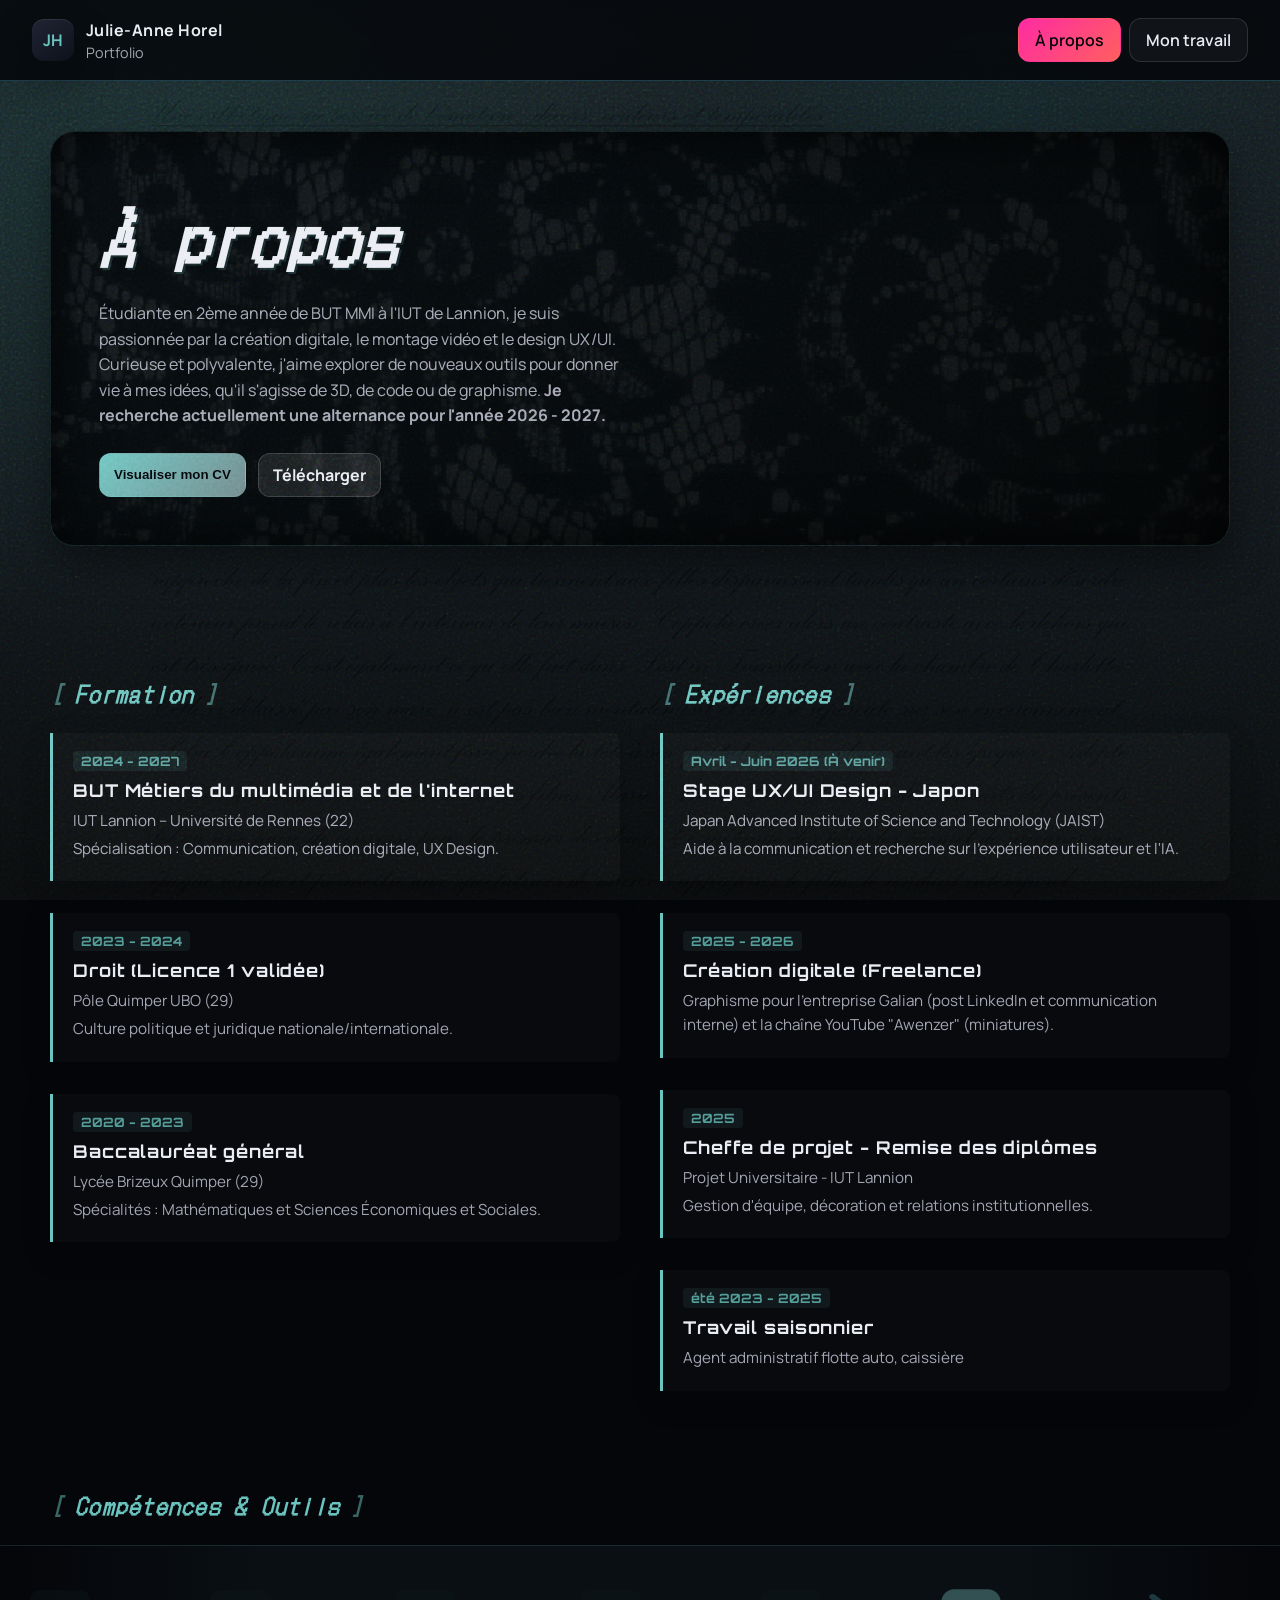
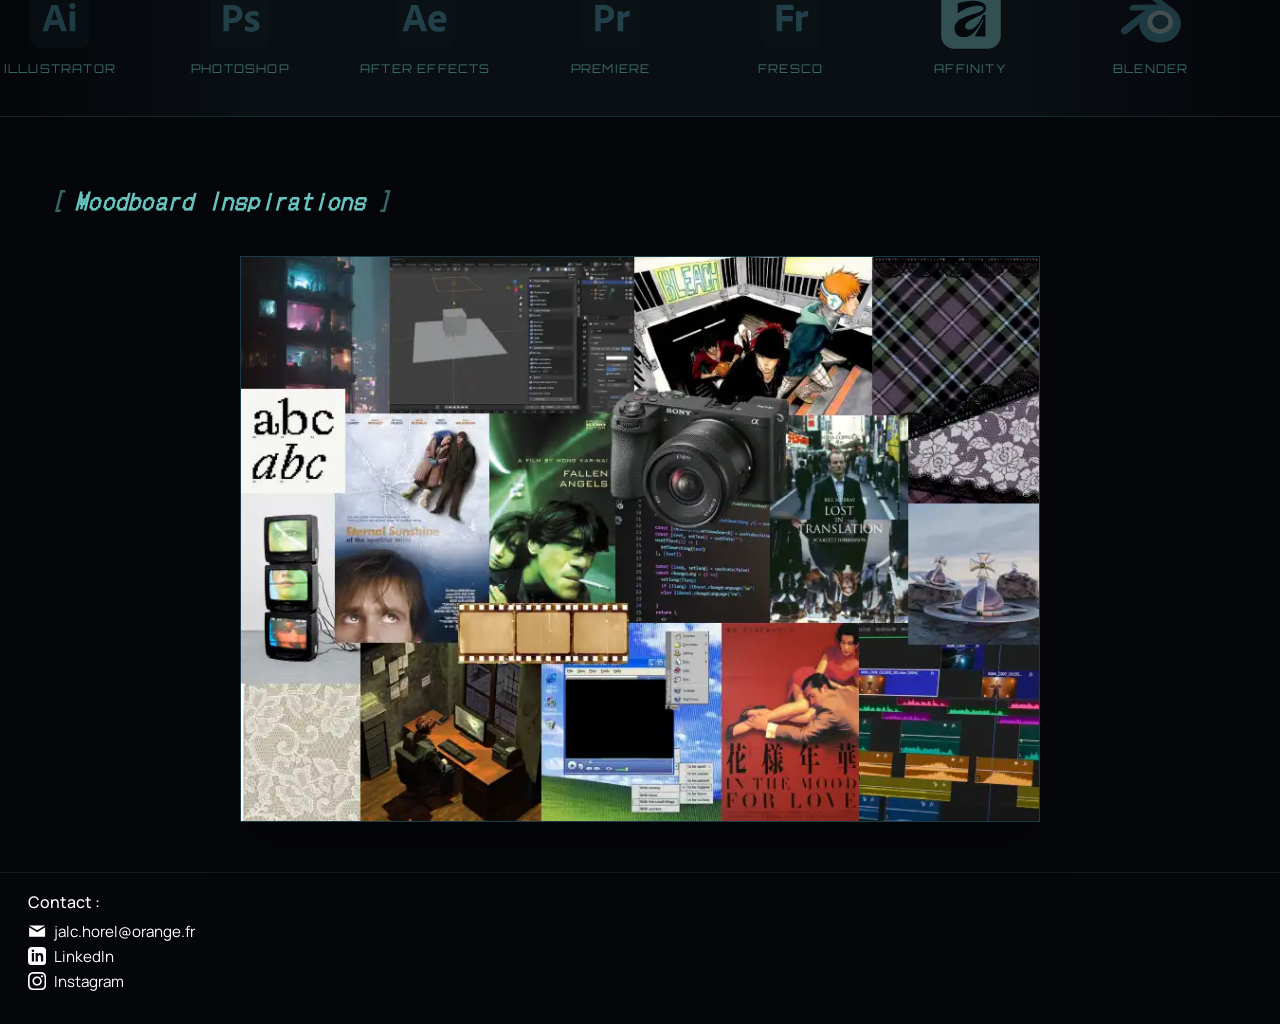
==== commit 6f0c8494: "modif img" ====
--- a/Apropos.html
+++ b/Apropos.html
@@ -43,7 +43,7 @@
         </p>
         <div style="margin-top: 24px; display: flex; gap: 12px;">
           <button class="btn solid" id="view-cv">Visualiser mon CV</button>
-          <a href="img/cv.png" download class="btn ghost">Télécharger</a>
+          <a href="img/CV-HOREL.webp" download class="btn ghost">Télécharger</a>
         </div>
       </div>
     </section>
@@ -713,7 +713,7 @@
     <section>
       <h2 class="section-title">Moodboard Inspirations</h2>
       <div class="moodboard-container">
-        <img src="img/moodboard.png" alt="Moodboard Julie-Anne Horel" />
+        <img src="img/moodboard.webp" alt="Moodboard Julie-Anne Horel" />
       </div>
     </section>
   </main>
@@ -749,7 +749,7 @@
     <div class="modal__overlay" id="close-cv-overlay"></div>
     <div class="modal__panel" style="max-width: 800px;">
       <button class="btn icon modal__close" id="close-cv-btn" type="button" aria-label="Fermer">&#10005;</button>
-      <img src="img/cv.png" alt="CV Julie-Anne Horel" style="width: 100%; height: auto; border-radius: 8px;">
+      <img src="img/CV-HOREL.webp" alt="CV Julie-Anne Horel" style="width: 100%; height: auto; border-radius: 8px;">
     </div>
   </div>
 
--- a/style.css
+++ b/style.css
@@ -1414,7 +1414,7 @@
   position: relative;
   width: 100vw;
   margin-left: calc(-50vw + 50%);
-  background: linear-gradient(to right, rgba(5, 6, 10, 0.90), rgba(20, 30, 41, 0.85), rgba(5, 6, 10, 0.90)), url("img/amour en cage.jpg") center/cover no-repeat fixed;
+  background: linear-gradient(to right, rgba(5, 6, 10, 0.90), rgba(20, 30, 41, 0.85), rgba(5, 6, 10, 0.90)), url("img/amour en cage.webp") center/cover no-repeat fixed;
   padding: 60px 0;
   z-index: 1;
   box-shadow: 0 10px 30px rgba(0, 0, 0, 0.5);
